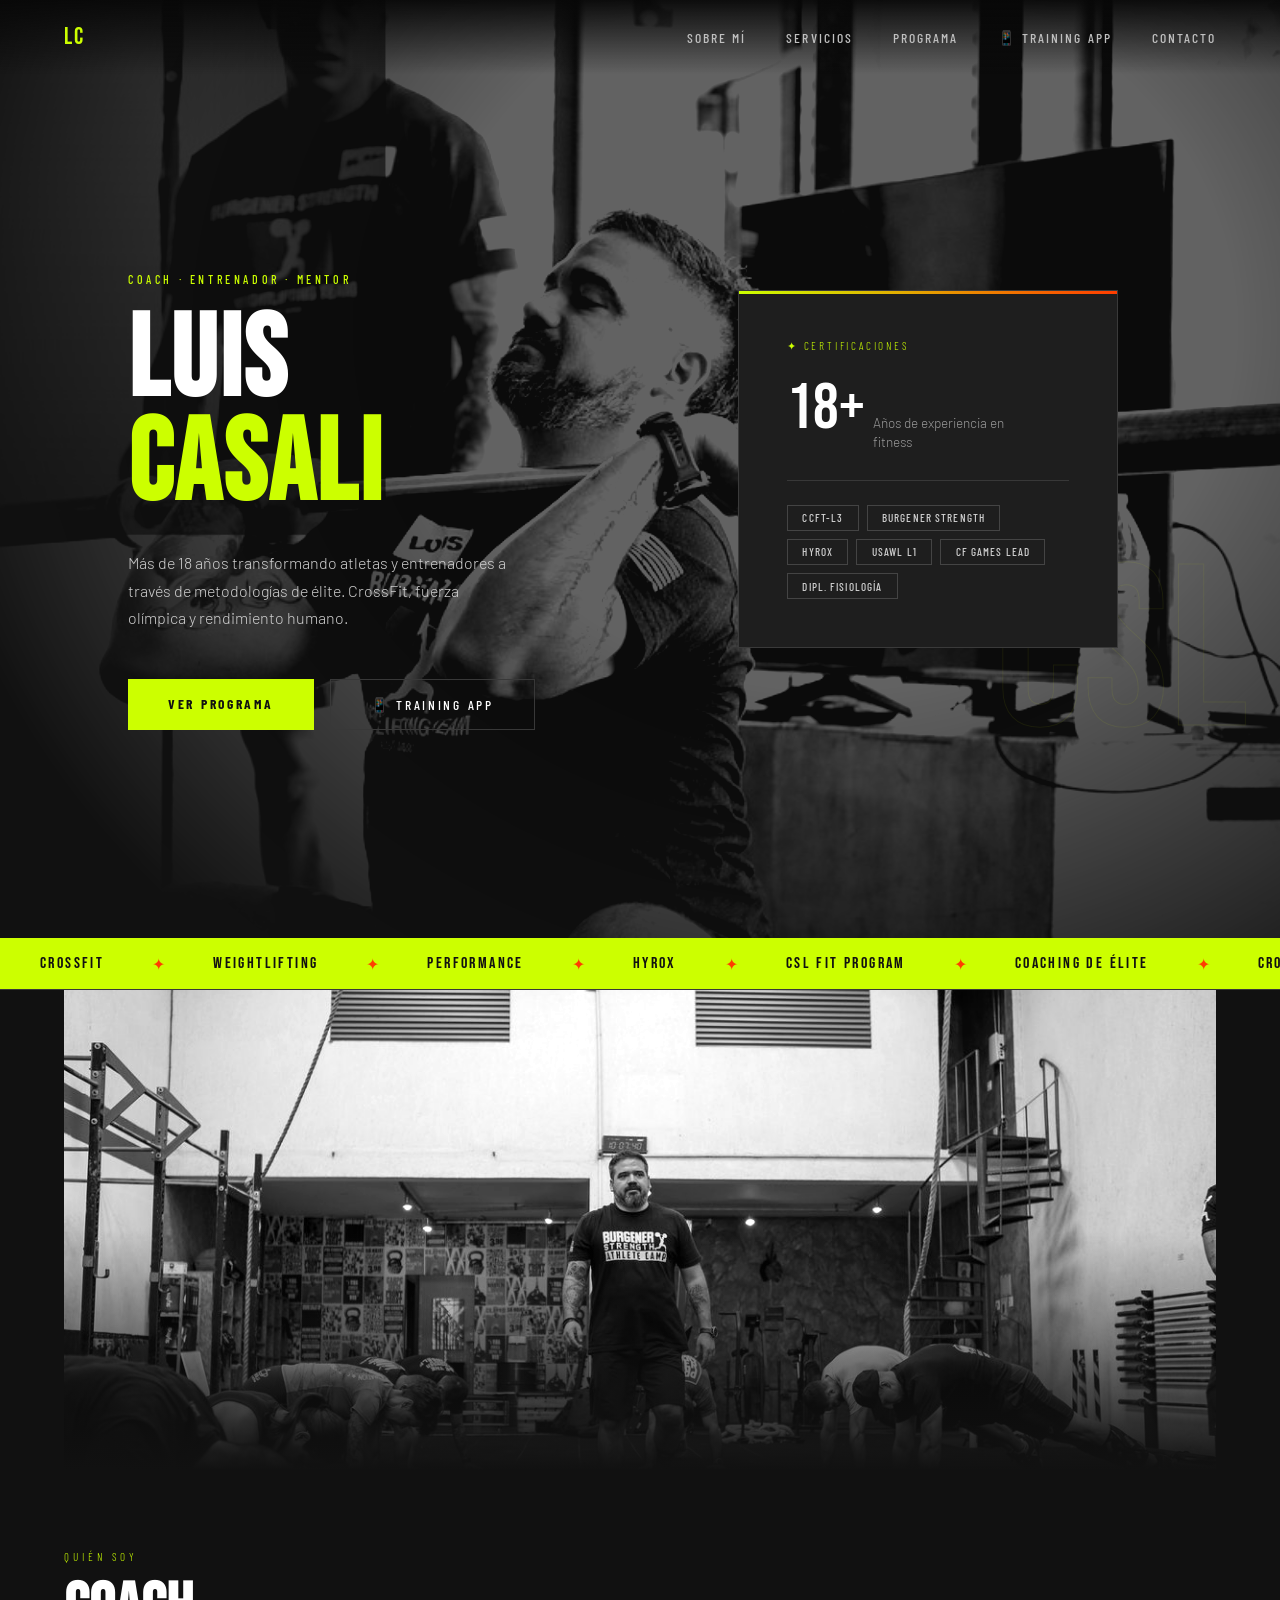
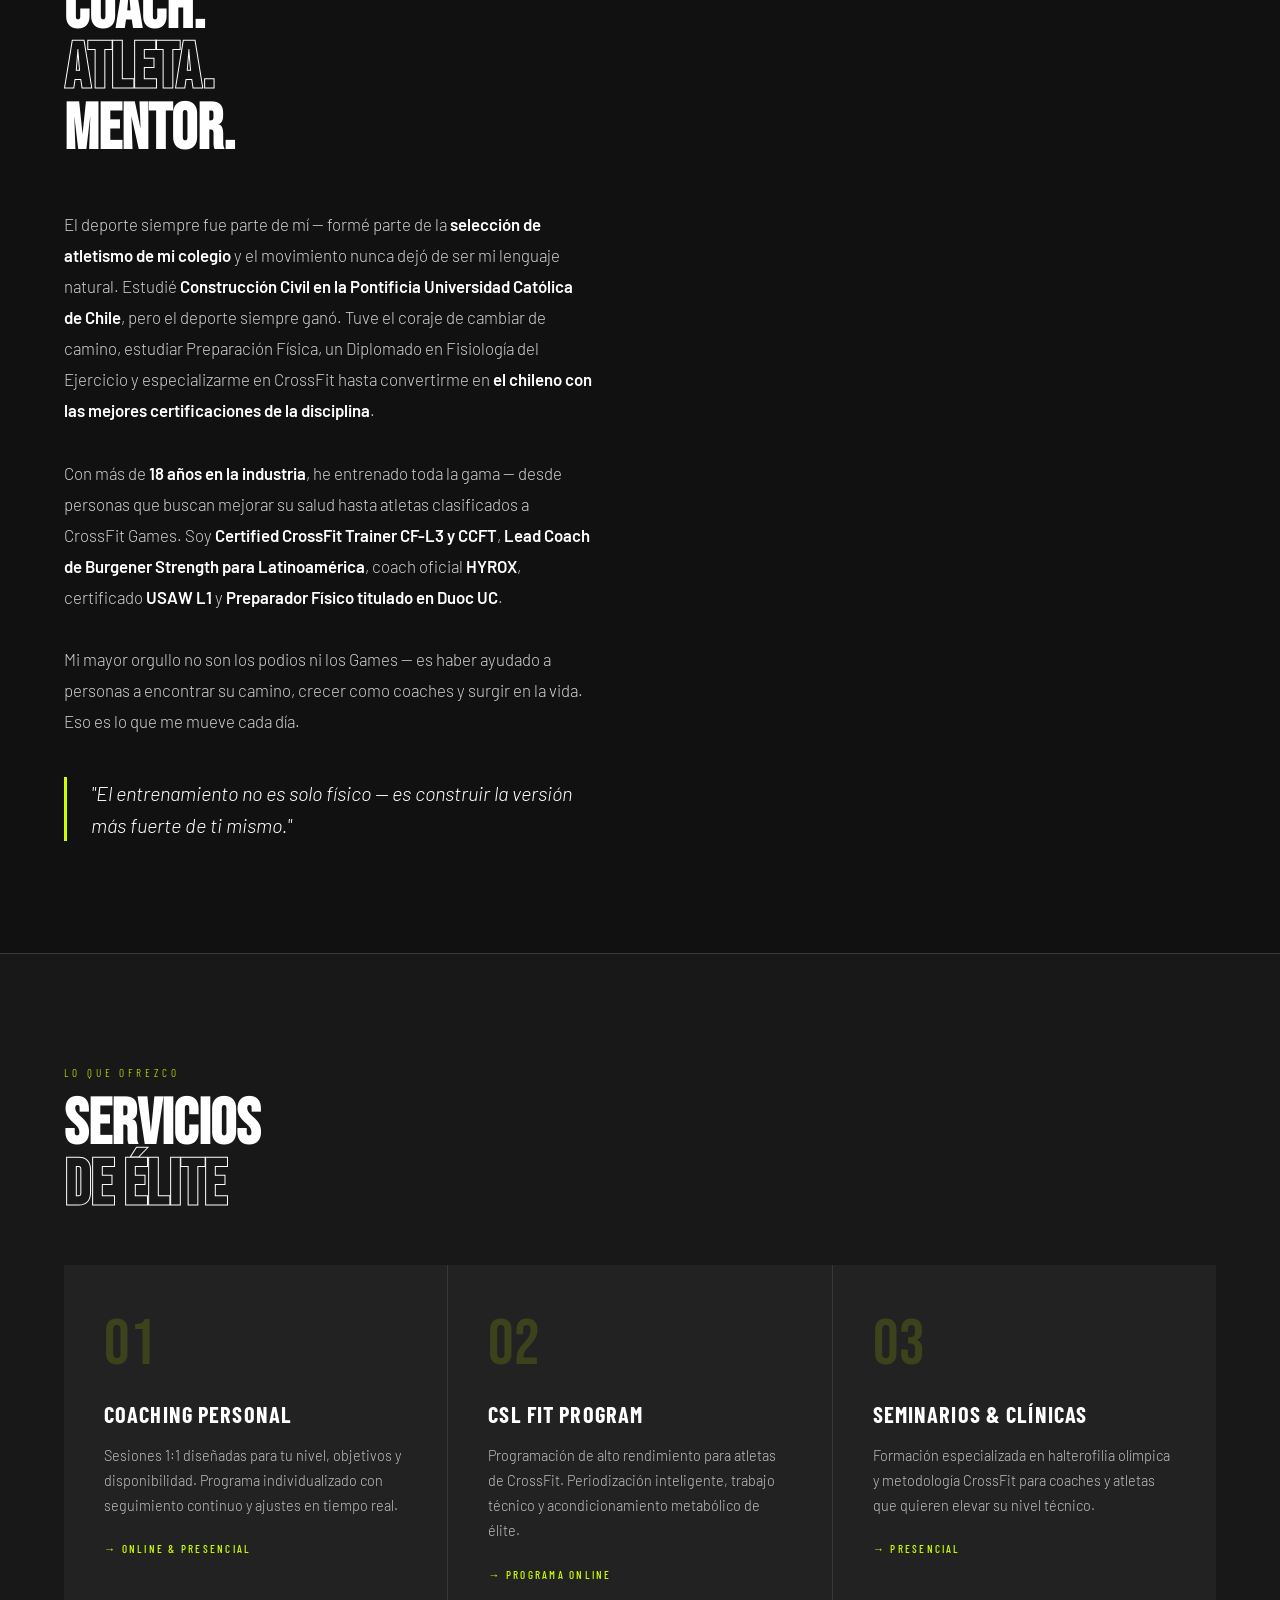
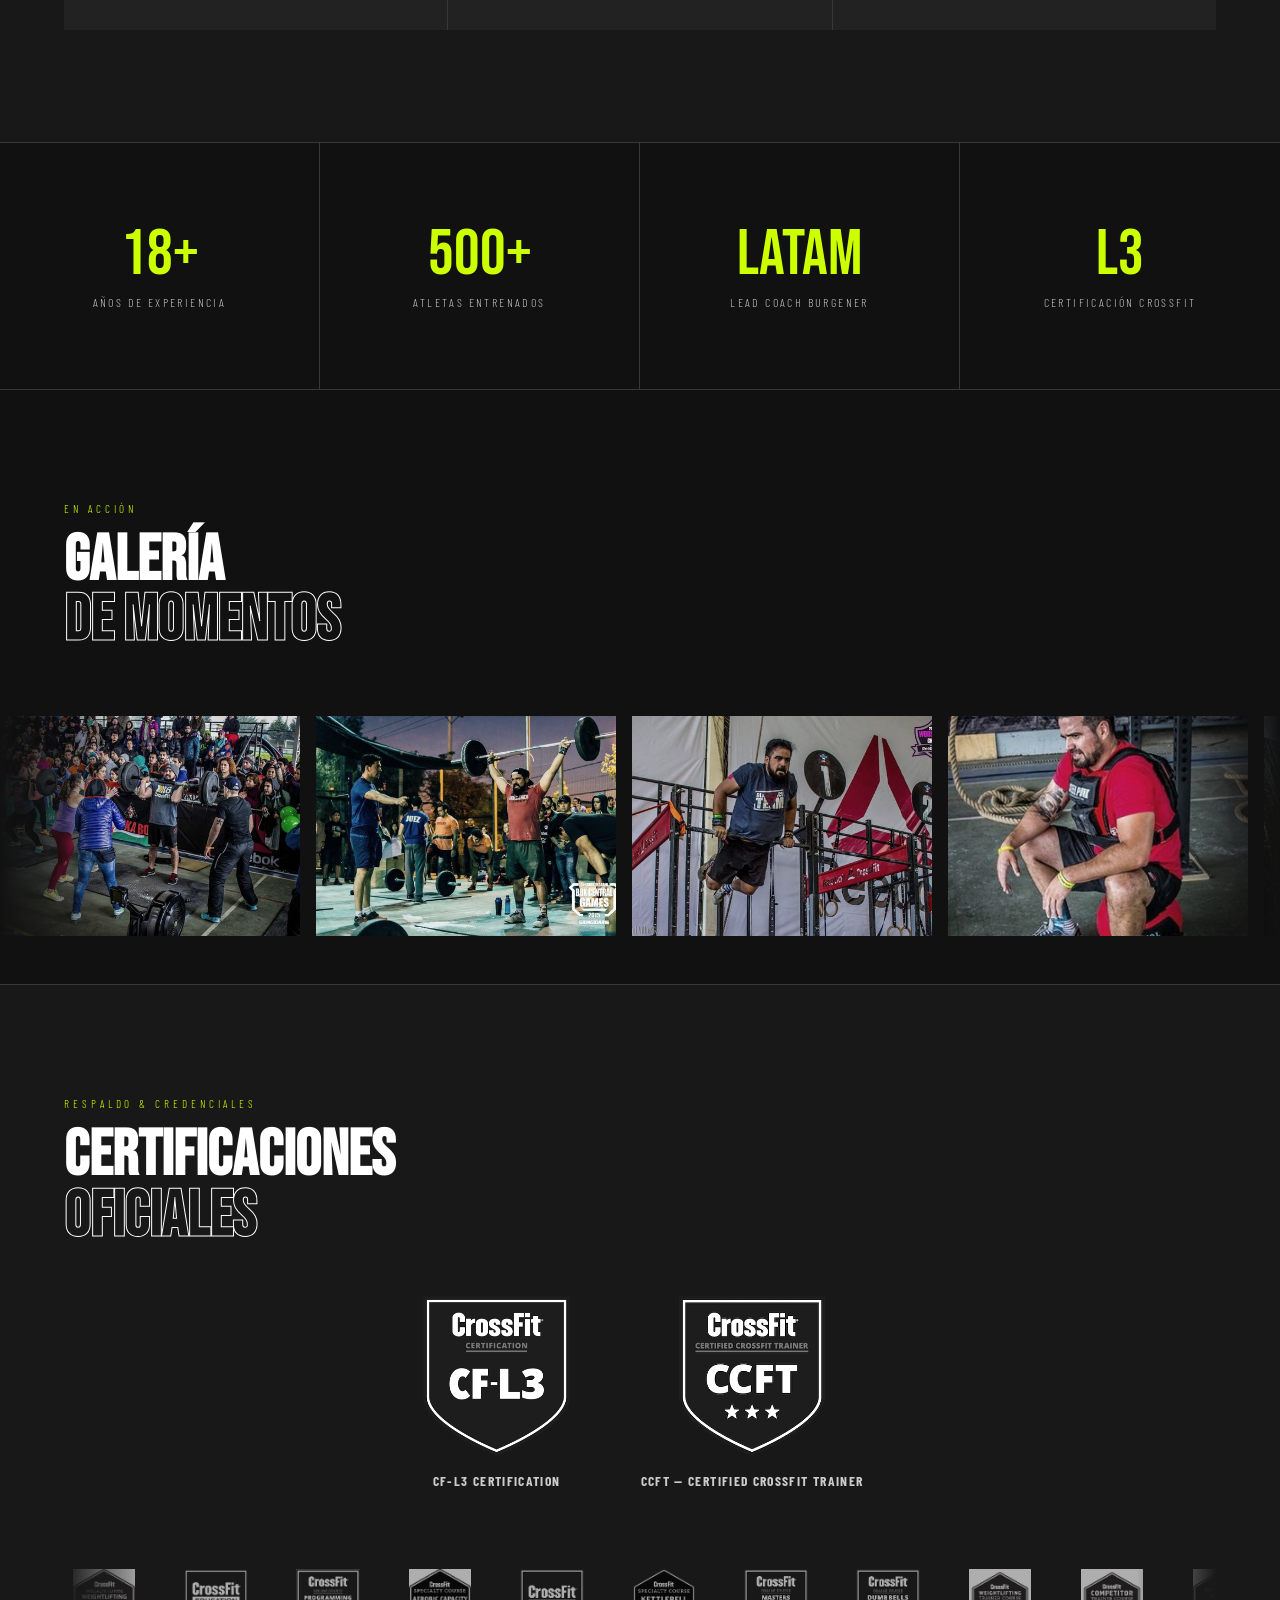
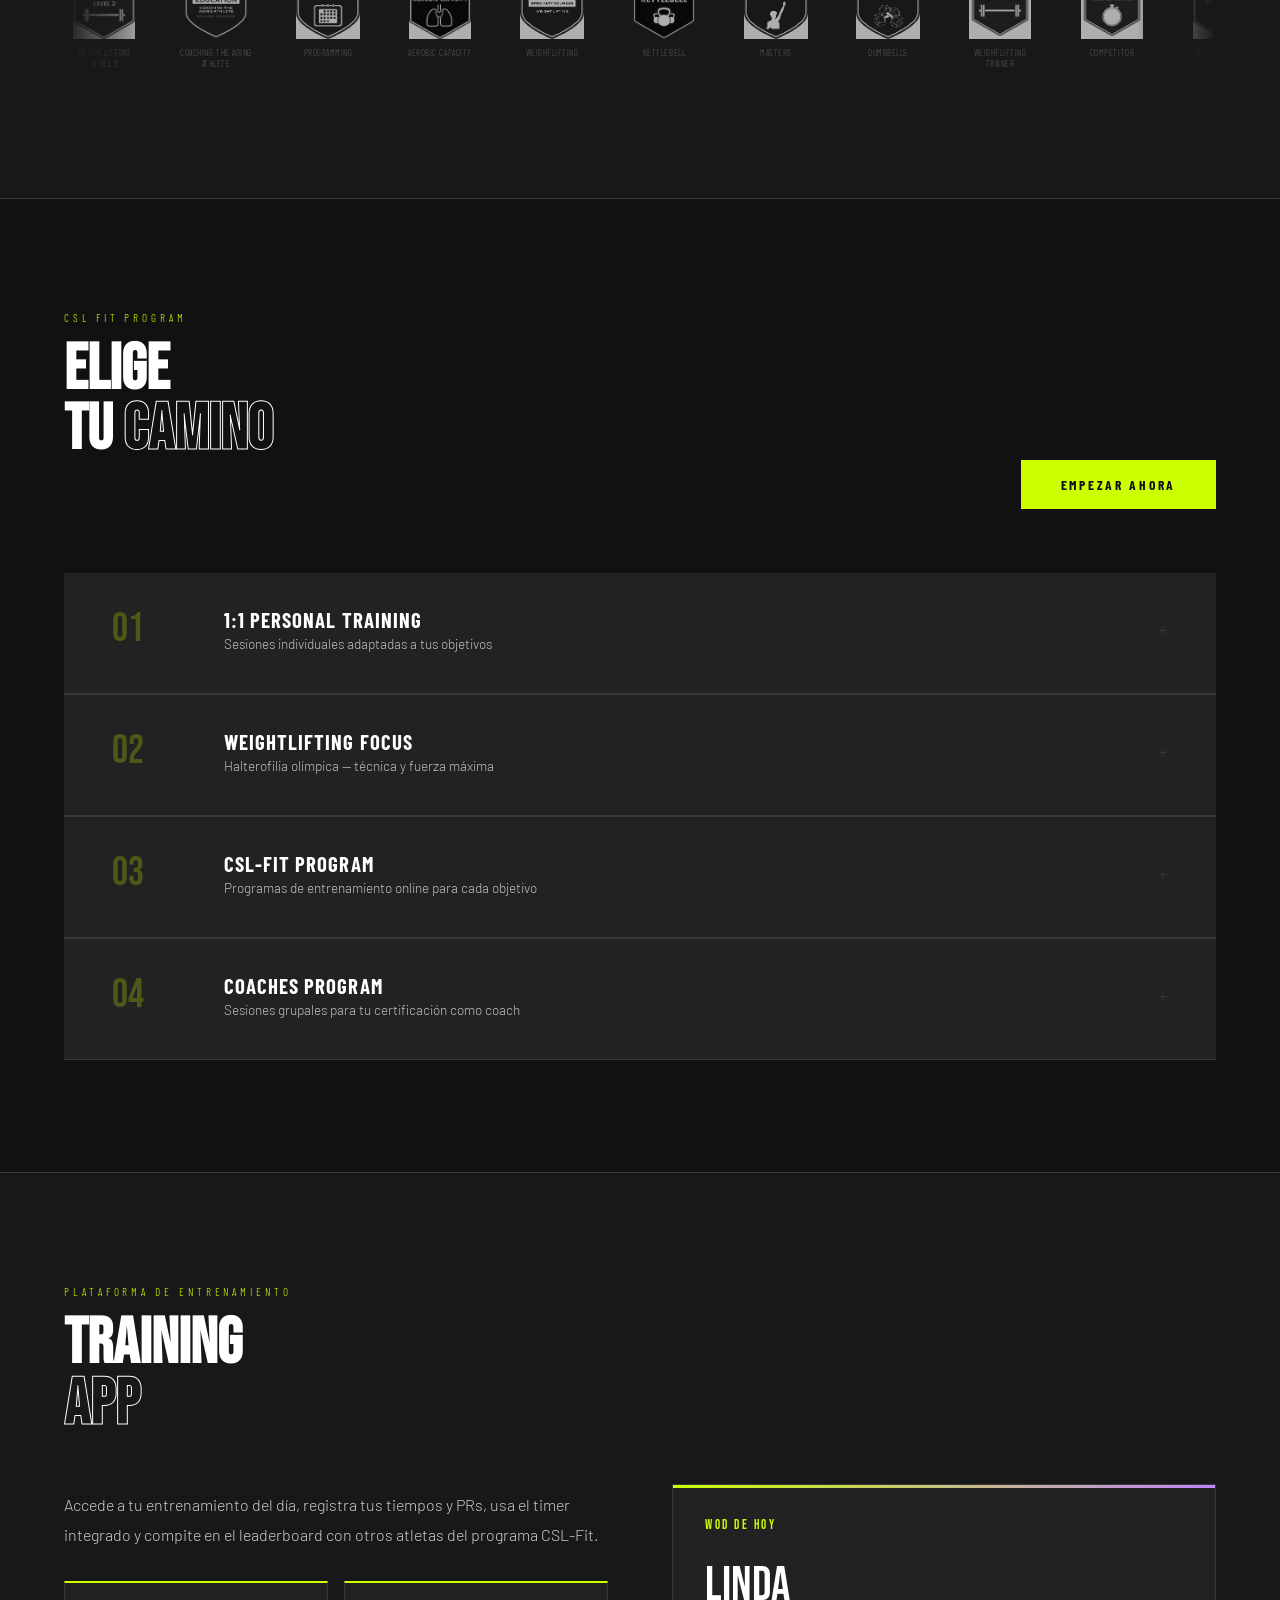
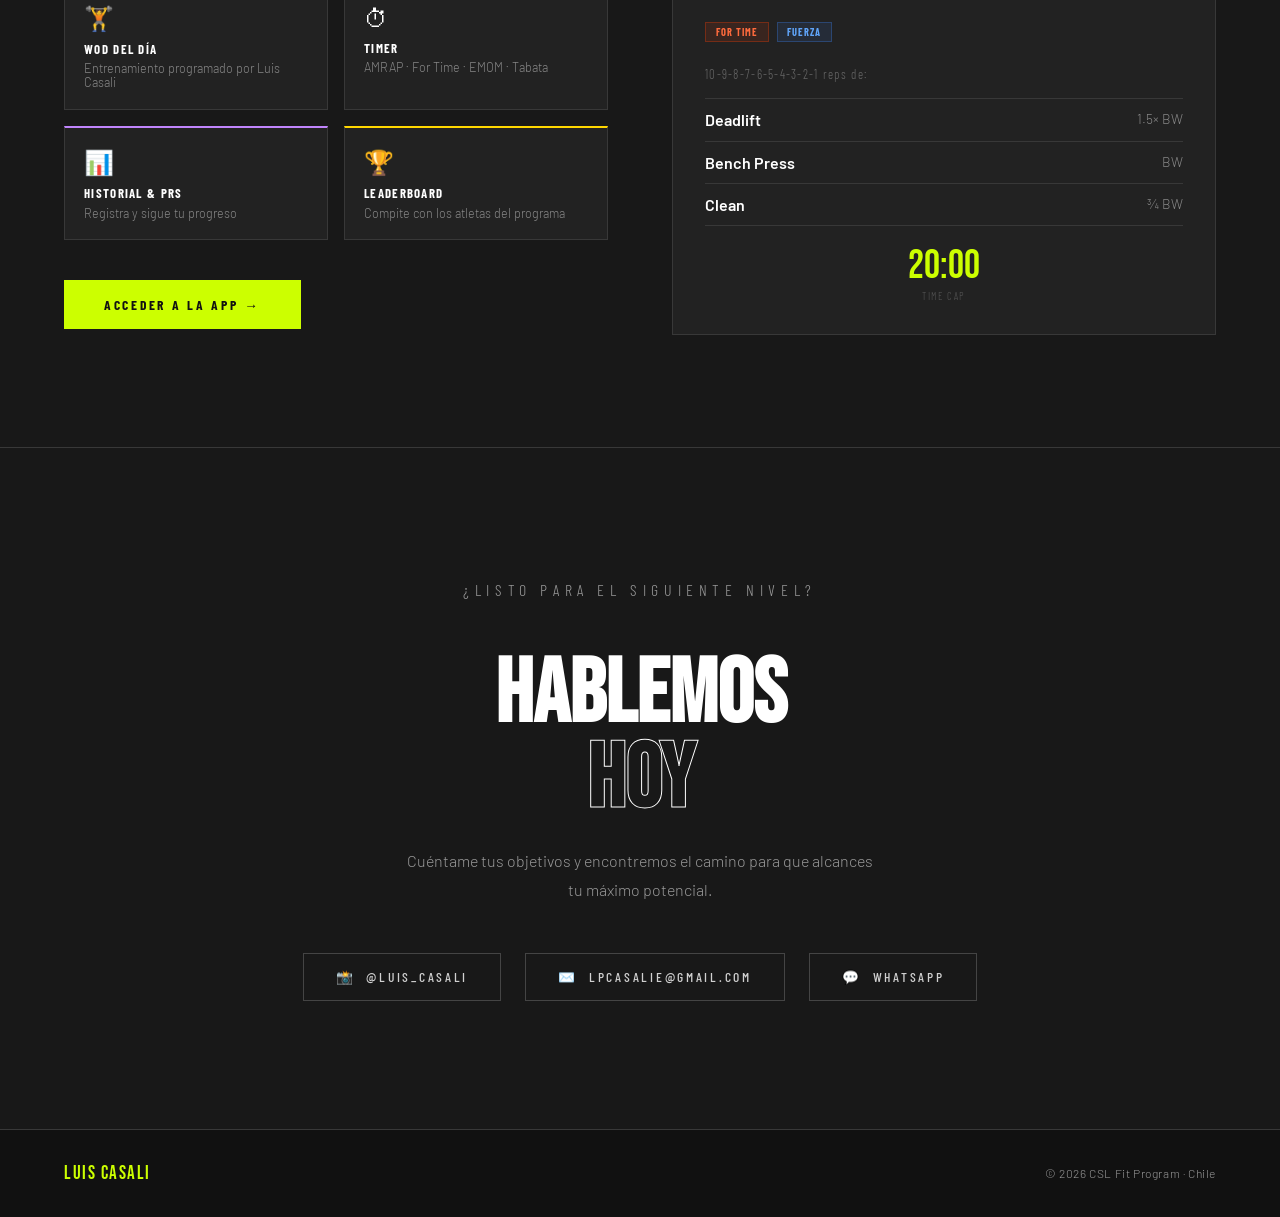
==== Index.html @ 44523251 "Add files via upload" ====
<!DOCTYPE html>
<html lang="es">
<head>
  <meta charset="UTF-8" />
  <meta name="viewport" content="width=device-width, initial-scale=1.0" />
  <title>Luis Casali — CSL Fit Program</title>
  <link href="https://fonts.googleapis.com/css2?family=Bebas+Neue&family=Barlow:ital,wght@0,300;0,400;0,600;1,300&family=Barlow+Condensed:wght@500;700&display=swap" rel="stylesheet" />
  <style>
    *, *::before, *::after { box-sizing: border-box; margin: 0; padding: 0; }

    :root {
      --black: #111111;
      --dark: #181818;
      --card: #222222;
      --border: #383838;
      --accent: #CCFF00;
      --accent2: #FF3D00;
      --text: #FFFFFF;
      --muted: #999999;
      --font-display: 'Bebas Neue', sans-serif;
      --font-condensed: 'Barlow Condensed', sans-serif;
      --font-body: 'Barlow', sans-serif;
    }

    html { scroll-behavior: smooth; background: #111111; }

    body {
      background: #111111 !important;
      color: #FFFFFF;
      font-family: var(--font-body);
      font-weight: 300;
      overflow-x: hidden;
      cursor: default;
    }

    /* noise removed */

    /* ── NAV ── */
    nav {
      position: fixed;
      top: 0; left: 0; right: 0;
      z-index: 100;
      display: flex;
      justify-content: space-between;
      align-items: center;
      padding: 1.4rem 4rem;
      background: linear-gradient(to bottom, rgba(8,8,8,0.95) 0%, transparent 100%);
    }

    .nav-logo {
      font-family: var(--font-display);
      font-size: 1.5rem;
      letter-spacing: 0.08em;
      color: var(--accent);
    }

    .nav-links {
      display: flex;
      gap: 2.5rem;
      list-style: none;
    }

    .nav-links a {
      font-family: var(--font-condensed);
      font-size: 0.85rem;
      font-weight: 500;
      letter-spacing: 0.15em;
      text-transform: uppercase;
      color: #C0C0C0;
      text-decoration: none;
      transition: color 0.2s;
    }

    .nav-links a:hover { color: var(--accent); }

    /* ── HERO ── */
    #hero {
      min-height: 100vh;
      display: grid;
      grid-template-columns: 1fr 1fr;
      position: relative;
      overflow: hidden;
      background: #111111;
    }

    #hero::before {
      content: '';
      position: absolute;
      inset: 0;
      background-image: url("[data-uri]");
      background-size: cover;
      background-position: center 20%;
      opacity: 0.38;
      mix-blend-mode: luminosity;
      filter: contrast(1.4) brightness(0.9);
      z-index: 0;
      mask-image: radial-gradient(ellipse 90% 110% at 65% 35%, black 35%, transparent 80%);
      -webkit-mask-image: radial-gradient(ellipse 90% 110% at 65% 35%, black 35%, transparent 80%);
    }

    .hero-left { position: relative; z-index: 1; }

    .hero-left {
      display: flex;
      flex-direction: column;
      justify-content: flex-end;
      padding: 10rem 4rem 6rem;
      position: relative;
      z-index: 2;
    }

    .hero-tag {
      font-family: var(--font-condensed);
      font-size: 0.75rem;
      font-weight: 500;
      letter-spacing: 0.3em;
      text-transform: uppercase;
      color: var(--accent);
      margin-bottom: 1.5rem;
      opacity: 0;
      animation: fadeUp 0.8s 0.2s forwards;
    }

    .hero-title {
      font-family: var(--font-display);
      font-size: clamp(5rem, 9vw, 9rem);
      line-height: 0.9;
      letter-spacing: 0.02em;
      text-transform: uppercase;
      color: #FFFFFF;
      opacity: 0;
      animation: fadeUp 0.8s 0.4s forwards;
    }

    .hero-title span {
      display: block;
      color: var(--accent);
      -webkit-text-stroke: 0px;
    }

    .hero-subtitle {
      margin-top: 2rem;
      font-size: 1rem;
      font-weight: 300;
      line-height: 1.7;
      color: #D0D0D0;
      max-width: 380px;
      opacity: 0;
      animation: fadeUp 0.8s 0.6s forwards;
    }

    .hero-ctas {
      margin-top: 3rem;
      display: flex;
      gap: 1rem;
      opacity: 0;
      animation: fadeUp 0.8s 0.8s forwards;
    }

    .btn-primary {
      background: var(--accent);
      color: var(--black);
      font-family: var(--font-condensed);
      font-weight: 700;
      font-size: 0.85rem;
      letter-spacing: 0.2em;
      text-transform: uppercase;
      padding: 1rem 2.5rem;
      text-decoration: none;
      transition: background 0.2s, transform 0.15s;
    }

    .btn-primary:hover { background: #fff; transform: translateY(-2px); }

    .btn-ghost {
      border: 1px solid var(--border);
      color: var(--text);
      font-family: var(--font-condensed);
      font-weight: 500;
      font-size: 0.85rem;
      letter-spacing: 0.2em;
      text-transform: uppercase;
      padding: 1rem 2.5rem;
      text-decoration: none;
      transition: border-color 0.2s, color 0.2s, transform 0.15s;
    }

    .btn-ghost:hover { border-color: var(--accent); color: var(--accent); transform: translateY(-2px); }

    .hero-right {
      position: relative;
      display: flex;
      align-items: center;
      justify-content: center;
    }

    .hero-bg-text {
      position: absolute;
      font-family: var(--font-display);
      font-size: clamp(10rem, 18vw, 18rem);
      color: transparent;
      -webkit-text-stroke: 1px rgba(232,255,0,0.07);
      text-transform: uppercase;
      white-space: nowrap;
      user-select: none;
      right: -2rem;
      bottom: 2rem;
      animation: fadeIn 1.2s 0.3s both;
    }

    .hero-card {
      background: #1E1E1E;
      border: 1px solid #3A3A3A;
      padding: 3rem;
      width: 380px;
      position: relative;
      opacity: 0;
      animation: fadeUp 0.9s 0.5s forwards;
    }

    .hero-card::before {
      content: '';
      position: absolute;
      top: 0; left: 0; right: 0;
      height: 3px;
      background: linear-gradient(90deg, var(--accent), var(--accent2));
    }

    .card-cert {
      font-family: var(--font-condensed);
      font-size: 0.7rem;
      letter-spacing: 0.25em;
      text-transform: uppercase;
      color: var(--accent);
      margin-bottom: 1.5rem;
    }

    .card-stat {
      display: flex;
      align-items: baseline;
      gap: 0.5rem;
      margin-bottom: 1.8rem;
    }

    .card-stat-number {
      font-family: var(--font-display);
      font-size: 4rem;
      line-height: 1;
      color: var(--text);
    }

    .card-stat-label {
      font-size: 0.85rem;
      color: var(--muted);
      line-height: 1.4;
      max-width: 160px;
    }

    .card-divider {
      height: 1px;
      background: var(--border);
      margin: 1.5rem 0;
    }

    .card-badges {
      display: flex;
      flex-wrap: wrap;
      gap: 0.5rem;
    }

    .badge {
      font-family: var(--font-condensed);
      font-size: 0.7rem;
      letter-spacing: 0.1em;
      text-transform: uppercase;
      font-weight: 500;
      padding: 0.35rem 0.9rem;
      border: 1px solid #444;
      color: #D0D0D0;
    }

    /* ── TICKER ── */
    .ticker-wrap {
      background: var(--accent);
      padding: 0.9rem 0;
      overflow: hidden;
      white-space: nowrap;
    }

    .ticker {
      display: inline-flex;
      animation: ticker 20s linear infinite;
    }

    .ticker-item {
      font-family: var(--font-display);
      font-size: 1rem;
      letter-spacing: 0.15em;
      text-transform: uppercase;
      color: var(--black);
      padding: 0 2.5rem;
    }

    .ticker-dot {
      color: var(--accent2);
      padding: 0 0.5rem;
    }

    /* ── SECTIONS SHARED ── */
    section {
      padding: 7rem 4rem;
    }

    .section-label {
      font-family: var(--font-condensed);
      font-size: 0.7rem;
      letter-spacing: 0.35em;
      text-transform: uppercase;
      color: var(--accent);
      margin-bottom: 1rem;
    }

    .section-title {
      font-family: var(--font-display);
      font-size: clamp(3rem, 5vw, 5.5rem);
      line-height: 0.95;
      text-transform: uppercase;
      color: var(--text);
      margin-bottom: 3rem;
    }

    .section-title em {
      font-style: normal;
      -webkit-text-stroke: 1px var(--text);
      color: transparent;
    }

    /* ── ABOUT PHOTO ── */
    .about-photo-wrap {
      grid-column: 1 / -1;
      width: 100%;
      height: 480px;
      overflow: hidden;
      margin-bottom: 1rem;
      position: relative;
    }

    .about-photo {
      width: 100%;
      height: 100%;
      object-fit: cover;
      object-position: center 30%;
      filter: grayscale(100%) contrast(1.1);
      display: block;
    }

    .about-photo-wrap::after {
      content: '';
      position: absolute;
      inset: 0;
      background: linear-gradient(to bottom, transparent 50%, #111111 100%);
    }

    /* ── ABOUT ── */
    #about {
      display: grid;
      grid-template-columns: 1fr 1fr;
      gap: 4rem 6rem;
      align-items: start;
      border-top: 1px solid var(--border);
      padding-top: 0;
    }

    .about-text {
      font-size: 1.05rem;
      line-height: 1.85;
      color: #D0D0D0;
    }

    .about-text strong { color: var(--text); font-weight: 600; }

    .about-highlight {
      margin-top: 2.5rem;
      border-left: 3px solid var(--accent);
      padding-left: 1.5rem;
      font-size: 1.25rem;
      font-weight: 300;
      color: var(--text);
      font-style: italic;
      line-height: 1.6;
    }

    .credentials-grid {
      display: grid;
      grid-template-columns: 1fr 1fr;
      gap: 1px;
      background: var(--border);
    }

    .cred-item {
      background: var(--card);
      padding: 1.8rem;
    }

    .cred-icon {
      font-size: 1.5rem;
      margin-bottom: 0.8rem;
    }

    .cred-title {
      font-family: var(--font-condensed);
      font-size: 0.8rem;
      font-weight: 700;
      letter-spacing: 0.1em;
      text-transform: uppercase;
      color: var(--text);
      margin-bottom: 0.3rem;
    }

    .cred-desc {
      font-size: 0.8rem;
      color: #C0C0C0;
      line-height: 1.5;
    }

    .about-creds-label {
      grid-column: 1 / -1;
      font-family: var(--font-condensed);
      font-size: 0.7rem;
      letter-spacing: 0.3em;
      text-transform: uppercase;
      color: var(--accent);
      margin-top: 2.5rem;
      margin-bottom: 0.8rem;
    }

    .about-creds {
      grid-column: 1 / -1;
      display: flex;
      align-items: center;
      gap: 0;
      border: 1px solid var(--border);
      background: #1a1a1a;
      overflow: hidden;
    }

    .about-cred-item {
      display: flex;
      align-items: center;
      gap: 0.6rem;
      padding: 0.9rem 1.2rem;
      flex: 1;
      transition: background 0.2s;
      white-space: nowrap;
    }

    .about-cred-item:hover { background: #222; }

    .cred-value {
      font-family: var(--font-condensed);
      font-size: 0.95rem;
      font-weight: 700;
      color: var(--accent);
      letter-spacing: 0.05em;
      text-transform: uppercase;
    }

    .cred-label {
      font-family: var(--font-condensed);
      font-size: 0.7rem;
      letter-spacing: 0.08em;
      text-transform: uppercase;
      color: #777;
    }

    .about-cred-divider {
      width: 1px;
      height: 30px;
      background: var(--border);
      flex-shrink: 0;
    }

    @media (max-width: 900px) {
      .about-creds { flex-wrap: wrap; }
      .about-cred-divider { display: none; }
      .about-cred-item { width: 50%; border-bottom: 1px solid var(--border); }
    }

    /* ── SERVICES ── */
    #services {
      border-top: 1px solid var(--border);
      background: var(--dark);
    }

    .services-grid {
      display: grid;
      grid-template-columns: repeat(3, 1fr);
      gap: 1px;
      background: var(--border);
    }

    .service-card {
      background: var(--card);
      padding: 3rem 2.5rem;
      position: relative;
      overflow: hidden;
      transition: background 0.3s;
    }

    .service-card:hover { background: #1e1e1e; }

    .service-card::after {
      content: '';
      position: absolute;
      bottom: 0; left: 0;
      width: 0; height: 2px;
      background: var(--accent);
      transition: width 0.4s ease;
    }

    .service-card:hover::after { width: 100%; }

    .service-number {
      font-family: var(--font-display);
      font-size: 4rem;
      color: rgba(212,255,0,0.15);
      line-height: 1;
      margin-bottom: 1.5rem;
    }

    .service-title {
      font-family: var(--font-condensed);
      font-size: 1.4rem;
      font-weight: 700;
      letter-spacing: 0.05em;
      text-transform: uppercase;
      color: var(--text);
      margin-bottom: 1rem;
    }

    .service-desc {
      font-size: 0.9rem;
      line-height: 1.75;
      color: #C0C0C0;
    }

    .service-tag {
      display: inline-block;
      margin-top: 1.5rem;
      font-family: var(--font-condensed);
      font-size: 0.7rem;
      letter-spacing: 0.2em;
      text-transform: uppercase;
      color: var(--accent);
      font-weight: 500;
    }

    /* ── STATS ── */
    #stats {
      border-top: 1px solid var(--border);
      display: grid;
      grid-template-columns: repeat(4, 1fr);
      gap: 0;
      padding: 0;
    }

    .stat-block {
      padding: 5rem 3rem;
      border-right: 1px solid var(--border);
      text-align: center;
    }

    .stat-block:last-child { border-right: none; }

    .stat-num {
      font-family: var(--font-display);
      font-size: clamp(3.5rem, 5vw, 5rem);
      color: var(--accent);
      line-height: 1;
      display: block;
    }

    .stat-label {
      font-family: var(--font-condensed);
      font-size: 0.75rem;
      letter-spacing: 0.2em;
      text-transform: uppercase;
      color: #C0C0C0;
      margin-top: 0.5rem;
      display: block;
    }

    /* ── PROGRAM ── */
    #program {
      border-top: 1px solid var(--border);
    }

    .program-header {
      display: flex;
      justify-content: space-between;
      align-items: flex-end;
      margin-bottom: 4rem;
    }

    .program-list {
      display: flex;
      flex-direction: column;
      gap: 1px;
      background: var(--border);
    }

    .program-item {
      background: var(--card);
      display: grid;
      grid-template-columns: 80px 1fr auto;
      grid-template-rows: auto auto;
      align-items: center;
      padding: 2rem 3rem;
      gap: 0.5rem 2rem;
      transition: background 0.25s;
      cursor: pointer;
      border-bottom: 1px solid var(--border);
    }

    .program-item:hover { background: #1c1c1c; }

    .program-item.open { background: #1c1c1c; }
    .program-item.open .prog-arrow { color: var(--accent); transform: rotate(45deg); }
    .program-item.open .prog-num { color: var(--accent); }

    .prog-info { grid-column: 2; }

    .prog-expand {
      grid-column: 1 / -1;
      max-height: 0;
      overflow: hidden;
      transition: max-height 0.4s ease, padding 0.3s ease;
      padding: 0 0 0 calc(80px + 2rem);
      border-top: 0px solid var(--border);
    }

    .program-item.open .prog-expand {
      max-height: 200px;
      padding: 1.5rem 0 0.5rem calc(80px + 2rem);
      border-top: 1px solid var(--border);
    }

    .prog-price-reveal {
      font-family: var(--font-display);
      font-size: 3rem;
      color: var(--accent);
      line-height: 1;
      margin-bottom: 0.8rem;
    }

    .prog-price-reveal small {
      font-family: var(--font-condensed);
      font-size: 0.9rem;
      color: #999;
      font-weight: 500;
      letter-spacing: 0.1em;
      margin-left: 4px;
    }

    .prog-detail {
      font-size: 0.9rem;
      color: #C0C0C0;
      line-height: 1.7;
      max-width: 520px;
      margin-bottom: 1.2rem;
    }

    .prog-cta {
      display: inline-block;
      font-family: var(--font-condensed);
      font-size: 0.8rem;
      font-weight: 700;
      letter-spacing: 0.15em;
      text-transform: uppercase;
      color: var(--accent);
      text-decoration: none;
      border-bottom: 1px solid var(--accent);
      padding-bottom: 2px;
      transition: opacity 0.2s;
    }

    .prog-cta:hover { opacity: 0.7; }

    .prog-arrow {
      font-size: 1.6rem;
      color: #555;
      transition: color 0.2s, transform 0.3s;
      line-height: 1;
      font-weight: 300;
    }

    .prog-num {
      font-family: var(--font-display);
      font-size: 2.5rem;
      color: rgba(204,255,0,0.25);
      transition: color 0.3s;
    }

    .prog-title {
      font-family: var(--font-condensed);
      font-size: 1.3rem;
      font-weight: 700;
      letter-spacing: 0.05em;
      text-transform: uppercase;
      color: var(--text);
    }

    .prog-sub {
      font-size: 0.85rem;
      color: #C0C0C0;
      margin-top: 0.2rem;
    }

    .prog-price {
      font-family: var(--font-display);
      font-size: 1.6rem;
      color: var(--accent);
      white-space: nowrap;
      text-align: right;
    }

    .prog-price small {
      font-family: var(--font-condensed);
      font-size: 0.75rem;
      color: #999;
      font-weight: 500;
      letter-spacing: 0.1em;
      margin-left: 2px;
    }

    .prog-arrow {
      font-size: 1.2rem;
      color: var(--border);
      transition: color 0.2s, transform 0.2s;
    }

    /* ── GALLERY ── */
    #gallery {
      border-top: 1px solid var(--border);
      padding: 7rem 0 0;
    }

    #gallery .section-label,
    #gallery .section-title {
      padding: 0 4rem;
    }

    #gallery .section-title {
      margin-bottom: 3rem;
    }

    .gallery-track-wrap {
      overflow: hidden;
      position: relative;
    }

    .gallery-track-wrap::before,
    .gallery-track-wrap::after {
      content: '';
      position: absolute;
      top: 0; bottom: 0;
      width: 120px;
      z-index: 2;
      pointer-events: none;
    }

    .gallery-track-wrap::before {
      left: 0;
      background: linear-gradient(to right, #111, transparent);
    }

    .gallery-track-wrap::after {
      right: 0;
      background: linear-gradient(to left, #111, transparent);
    }

    .gallery-track {
      display: flex;
      gap: 1rem;
      animation: gallery-scroll 50s linear infinite;
      width: max-content;
      padding: 1rem 0 3rem;
    }

    .gallery-track-wrap:hover .gallery-track {
      animation-play-state: paused;
    }

    .gallery-item {
      width: 300px;
      height: 220px;
      overflow: hidden;
      flex-shrink: 0;
      position: relative;
    }

    .gallery-item img {
      width: 100%;
      height: 100%;
      object-fit: cover;
      transition: transform 0.4s ease, filter 0.4s ease;
      filter: grayscale(30%);
    }

    .gallery-item:hover img {
      transform: scale(1.05);
      filter: grayscale(0%);
    }

    @keyframes gallery-scroll {
      from { transform: translateX(0); }
      to   { transform: translateX(-50%); }
    }

    /* ── LOGOS ── */
    #logos {
      border-top: 1px solid var(--border);
      padding: 7rem 4rem;
      background: var(--dark);
    }

    .logos-main {
      display: flex;
      justify-content: center;
      gap: 4rem;
      margin-bottom: 4rem;
    }

    .logo-main-item {
      display: flex;
      flex-direction: column;
      align-items: center;
      gap: 1rem;
      transition: transform 0.2s;
    }

    .logo-main-item:hover { transform: translateY(-5px); }

    .logo-main-item img {
      width: 160px;
      height: 160px;
      object-fit: contain;
      filter: brightness(1.1);
      drop-shadow: 0 4px 20px rgba(204,255,0,0.15);
    }

    .logo-main-item span {
      font-family: var(--font-condensed);
      font-size: 0.85rem;
      font-weight: 700;
      letter-spacing: 0.1em;
      text-transform: uppercase;
      color: #CCCCCC;
      text-align: center;
    }

    .logos-divider {
      height: 1px;
      background: var(--border);
      margin-bottom: 3rem;
    }

    .logos-small {
      overflow: hidden;
      position: relative;
      padding: 1rem 0;
    }

    .logos-small::before,
    .logos-small::after {
      content: '';
      position: absolute;
      top: 0; bottom: 0;
      width: 80px;
      z-index: 2;
    }

    .logos-small::before {
      left: 0;
      background: linear-gradient(to right, var(--dark), transparent);
    }

    .logos-small::after {
      right: 0;
      background: linear-gradient(to left, var(--dark), transparent);
    }

    .logos-track {
      display: flex;
      gap: 2rem;
      animation: scroll-logos 30s linear infinite;
      width: max-content;
    }

    .logos-small:hover .logos-track {
      animation-play-state: paused;
    }

    .logo-small-item {
      display: flex;
      flex-direction: column;
      align-items: center;
      gap: 0.5rem;
      opacity: 0.65;
      transition: opacity 0.2s, transform 0.2s;
      min-width: 80px;
    }

    .logo-small-item:hover {
      opacity: 1;
      transform: translateY(-4px);
    }

    .logo-small-item img {
      width: 70px;
      height: 70px;
      object-fit: contain;
    }

    .logo-small-item span {
      font-family: var(--font-condensed);
      font-size: 0.55rem;
      letter-spacing: 0.06em;
      text-transform: uppercase;
      color: #777;
      text-align: center;
      line-height: 1.3;
      max-width: 75px;
    }

    @keyframes scroll-logos {
      from { transform: translateX(0); }
      to   { transform: translateX(-50%); }
    }

    @media (max-width: 900px) {
      .logos-main { gap: 2rem; }
      .logo-main-item img { width: 110px; height: 110px; }
    }

    /* ── CERTIFICATIONS ── */
    #certifications {
      border-top: 1px solid var(--border);
      padding: 7rem 4rem;
    }

    .cert-grid {
      display: grid;
      grid-template-columns: repeat(3, 1fr);
      gap: 1.5rem;
      margin-top: 1rem;
    }

    .cert-card {
      background: var(--card);
      border: 1px solid var(--border);
      border-top: 3px solid var(--cert-color);
      padding: 2rem;
      display: flex;
      gap: 1.5rem;
      align-items: flex-start;
      transition: transform 0.2s, border-color 0.2s;
    }

    .cert-card:hover {
      transform: translateY(-3px);
      border-color: var(--cert-color);
    }

    .cert-logo-text {
      font-family: var(--font-display);
      font-size: 1.6rem;
      color: var(--cert-color);
      line-height: 1;
      min-width: 52px;
      text-align: center;
      padding-top: 2px;
    }

    .cert-name {
      font-family: var(--font-condensed);
      font-size: 1rem;
      font-weight: 700;
      letter-spacing: 0.05em;
      text-transform: uppercase;
      color: #fff;
      margin-bottom: 0.2rem;
    }

    .cert-level {
      font-size: 0.8rem;
      color: var(--cert-color);
      font-weight: 600;
      margin-bottom: 0.2rem;
      font-family: var(--font-condensed);
      letter-spacing: 0.05em;
    }

    .cert-org {
      font-size: 0.75rem;
      color: #777;
      margin-bottom: 0.8rem;
      font-family: var(--font-condensed);
      letter-spacing: 0.08em;
      text-transform: uppercase;
    }

    .cert-subs {
      display: flex;
      flex-wrap: wrap;
      gap: 0.4rem;
    }

    .cert-subs span {
      font-family: var(--font-condensed);
      font-size: 0.65rem;
      letter-spacing: 0.08em;
      text-transform: uppercase;
      color: #888;
      border: 1px solid #333;
      padding: 0.2rem 0.6rem;
    }

    @media (max-width: 900px) {
      .cert-grid { grid-template-columns: 1fr; }
    }

    /* ── CONTACT ── */
    #contact {
      border-top: 1px solid var(--border);
      background: var(--dark);
      text-align: center;
      padding: 8rem 4rem;
    }

    #contact .section-title {
      font-size: clamp(3.5rem, 7vw, 8rem);
      margin-bottom: 1.5rem;
    }

    #contact p {
      font-size: 1rem;
      color: var(--muted);
      max-width: 480px;
      margin: 0 auto 3rem;
      line-height: 1.8;
    }

    .contact-links {
      display: flex;
      justify-content: center;
      gap: 1.5rem;
      flex-wrap: wrap;
    }

    .contact-link {
      font-family: var(--font-condensed);
      font-size: 0.85rem;
      letter-spacing: 0.2em;
      text-transform: uppercase;
      font-weight: 500;
      color: #D0D0D0;
      text-decoration: none;
      border: 1px solid #444;
      padding: 0.9rem 2rem;
      transition: color 0.2s, border-color 0.2s;
      display: flex;
      align-items: center;
      gap: 0.7rem;
    }

    .contact-link:hover { color: var(--accent); border-color: var(--accent); }

    /* ── FOOTER ── */
    footer {
      border-top: 1px solid var(--border);
      padding: 2rem 4rem;
      display: flex;
      justify-content: space-between;
      align-items: center;
    }

    .footer-logo {
      font-family: var(--font-display);
      font-size: 1.2rem;
      letter-spacing: 0.08em;
      color: var(--accent);
    }

    .footer-copy {
      font-size: 0.75rem;
      color: var(--muted);
      letter-spacing: 0.05em;
    }

    /* ── ANIMATIONS ── */
    @keyframes fadeUp {
      from { opacity: 0; transform: translateY(30px); }
      to   { opacity: 1; transform: translateY(0); }
    }

    @keyframes fadeIn {
      from { opacity: 0; }
      to   { opacity: 1; }
    }

    @keyframes ticker {
      from { transform: translateX(0); }
      to   { transform: translateX(-50%); }
    }

    /* ── RESPONSIVE ── */
    @media (max-width: 900px) {
      nav { padding: 1.2rem 2rem; }
      .nav-links { display: none; }
      #hero { grid-template-columns: 1fr; }
      .hero-right { display: none; }
      .hero-left { padding: 9rem 2rem 5rem; }
      section { padding: 5rem 2rem; }
      #about { grid-template-columns: 1fr; gap: 3rem; }
      .services-grid { grid-template-columns: 1fr; }
      #stats { grid-template-columns: 1fr 1fr; }
      .stat-block { border-right: none; border-bottom: 1px solid var(--border); }
      .program-item { grid-template-columns: 50px 1fr auto; padding: 1.5rem 1.5rem; }
      footer { flex-direction: column; gap: 1rem; text-align: center; }
    }
  </style>
</head>
<body>

<!-- NAV -->
<nav>
  <div class="nav-logo">LC</div>
  <ul class="nav-links">
    <li><a href="#about">Sobre mí</a></li>
    <li><a href="#services">Servicios</a></li>
    <li><a href="#program">Programa</a></li>
    <li><a href="https://cslapp.netlify.app" target="_blank">📱 Training App</a></li>
    <li><a href="#contact">Contacto</a></li>
  </ul>
</nav>

<!-- HERO -->
<section id="hero">
  <div class="hero-left">
    <p class="hero-tag">Coach · Entrenador · Mentor</p>
    <h1 class="hero-title">
      Luis<br>
      <span>Casali</span>
    </h1>
    <p class="hero-subtitle">
      Más de 18 años transformando atletas y entrenadores a través de metodologías de élite. CrossFit, fuerza olímpica y rendimiento humano.
    </p>
    <div class="hero-ctas">
      <a href="#program" class="btn-primary">Ver Programa</a>
      <a href="https://cslapp.netlify.app" target="_blank" class="btn-ghost">📱 Training App</a>
    </div>
  </div>

  <div class="hero-right">
    <div class="hero-bg-text">CSL</div>
    <div class="hero-card">
      <p class="card-cert">✦ Certificaciones</p>
      <div class="card-stat">
        <span class="card-stat-number">18+</span>
        <span class="card-stat-label">Años de experiencia en fitness</span>
      </div>
      <div class="card-divider"></div>
      <div class="card-badges">
        <span class="badge">CCFT-L3</span>
        <span class="badge">Burgener Strength</span>
        <span class="badge">HYROX</span>
        <span class="badge">USAWL L1</span>
        <span class="badge">CF Games Lead</span>
        <span class="badge">Dipl. Fisiología</span>
      </div>
    </div>
  </div>
</section>

<!-- TICKER -->
<div class="ticker-wrap">
  <div class="ticker">
    <span class="ticker-item">CrossFit</span><span class="ticker-dot">✦</span>
    <span class="ticker-item">Weightlifting</span><span class="ticker-dot">✦</span>
    <span class="ticker-item">Performance</span><span class="ticker-dot">✦</span>
    <span class="ticker-item">HYROX</span><span class="ticker-dot">✦</span>
    <span class="ticker-item">CSL Fit Program</span><span class="ticker-dot">✦</span>
    <span class="ticker-item">Coaching de Élite</span><span class="ticker-dot">✦</span>
    <span class="ticker-item">CrossFit</span><span class="ticker-dot">✦</span>
    <span class="ticker-item">Weightlifting</span><span class="ticker-dot">✦</span>
    <span class="ticker-item">Performance</span><span class="ticker-dot">✦</span>
    <span class="ticker-item">HYROX</span><span class="ticker-dot">✦</span>
    <span class="ticker-item">CSL Fit Program</span><span class="ticker-dot">✦</span>
    <span class="ticker-item">Coaching de Élite</span><span class="ticker-dot">✦</span>
  </div>
</div>

<!-- ABOUT -->
<section id="about">
  <div class="about-photo-wrap">
    <img src="[data-uri]" alt="Luis Casali coaching" class="about-photo" />
  </div>
  <div>
    <p class="section-label">Quién soy</p>
    <h2 class="section-title">Coach.<br><em>Atleta.</em><br>Mentor.</h2>
    <p class="about-text">
      El deporte siempre fue parte de mí — formé parte de la <strong>selección de atletismo de mi colegio</strong> y el movimiento nunca dejó de ser mi lenguaje natural. Estudié <strong>Construcción Civil en la Pontificia Universidad Católica de Chile</strong>, pero el deporte siempre ganó. Tuve el coraje de cambiar de camino, estudiar Preparación Física, un Diplomado en Fisiología del Ejercicio y especializarme en CrossFit hasta convertirme en <strong>el chileno con las mejores certificaciones de la disciplina</strong>.
      <br><br>
      Con más de <strong>18 años en la industria</strong>, he entrenado toda la gama — desde personas que buscan mejorar su salud hasta atletas clasificados a CrossFit Games. Soy <strong>Certified CrossFit Trainer CF-L3 y CCFT</strong>, <strong>Lead Coach de Burgener Strength para Latinoamérica</strong>, coach oficial <strong>HYROX</strong>, certificado <strong>USAW L1</strong> y <strong>Preparador Físico titulado en Duoc UC</strong>.
      <br><br>
      Mi mayor orgullo no son los podios ni los Games — es haber ayudado a personas a encontrar su camino, crecer como coaches y surgir en la vida. Eso es lo que me mueve cada día.
    </p>
    <blockquote class="about-highlight">
      "El entrenamiento no es solo físico — es construir la versión más fuerte de ti mismo."
    </blockquote>
  </div>

</section>

<!-- SERVICES -->
<section id="services">
  <p class="section-label">Lo que ofrezco</p>
  <h2 class="section-title">Servicios<br><em>de élite</em></h2>
  <div class="services-grid">
    <div class="service-card">
      <div class="service-number">01</div>
      <div class="service-title">Coaching Personal</div>
      <p class="service-desc">Sesiones 1:1 diseñadas para tu nivel, objetivos y disponibilidad. Programa individualizado con seguimiento continuo y ajustes en tiempo real.</p>
      <span class="service-tag">→ Online & Presencial</span>
    </div>
    <div class="service-card">
      <div class="service-number">02</div>
      <div class="service-title">CSL Fit Program</div>
      <p class="service-desc">Programación de alto rendimiento para atletas de CrossFit. Periodización inteligente, trabajo técnico y acondicionamiento metabólico de élite.</p>
      <span class="service-tag">→ Programa Online</span>
    </div>
    <div class="service-card">
      <div class="service-number">03</div>
      <div class="service-title">Seminarios & Clínicas</div>
      <p class="service-desc">Formación especializada en halterofilia olímpica y metodología CrossFit para coaches y atletas que quieren elevar su nivel técnico.</p>
      <span class="service-tag">→ Presencial</span>
    </div>
  </div>
</section>

<!-- STATS -->
<div id="stats">
  <div class="stat-block">
    <span class="stat-num">18+</span>
    <span class="stat-label">Años de experiencia</span>
  </div>
  <div class="stat-block">
    <span class="stat-num">500+</span>
    <span class="stat-label">Atletas entrenados</span>
  </div>
  <div class="stat-block">
    <span class="stat-num">LATAM</span>
    <span class="stat-label">Lead Coach Burgener</span>
  </div>
  <div class="stat-block">
    <span class="stat-num">L3</span>
    <span class="stat-label">Certificación CrossFit</span>
  </div>
</div>

<!-- GALLERY -->
<section id="gallery">
  <p class="section-label">En acción</p>
  <h2 class="section-title">Galería<br><em>de momentos</em></h2>
  <div class="gallery-track-wrap">
    <div class="gallery-track">
      <div class="gallery-item"><img src="[data-uri]" loading="lazy" /></div>
      <div class="gallery-item"><img src="[data-uri]" loading="lazy" /></div>
      <div class="gallery-item"><img src="[data-uri]" loading="lazy" /></div>
      <div class="gallery-item"><img src="[data-uri]" loading="lazy" /></div>
      <div class="gallery-item"><img src="[data-uri]" loading="lazy" /></div>
      <div class="gallery-item"><img src="[data-uri]" loading="lazy" /></div>
      <div class="gallery-item"><img src="[data-uri]" loading="lazy" /></div>
      <div class="gallery-item"><img src="[data-uri]" loading="lazy" /></div>
      <div class="gallery-item"><img src="[data-uri]" loading="lazy" /></div>
      <div class="gallery-item"><img src="[data-uri]" loading="lazy" /></div>
      <div class="gallery-item"><img src="[data-uri]" loading="lazy" /></div>
      <div class="gallery-item"><img src="[data-uri]" loading="lazy" /></div>
      <div class="gallery-item"><img src="[data-uri]" loading="lazy" /></div>
      <div class="gallery-item"><img src="[data-uri]" loading="lazy" /></div>
      <div class="gallery-item"><img src="[data-uri]" loading="lazy" /></div>
      <div class="gallery-item"><img src="[data-uri]" loading="lazy" /></div>
      <div class="gallery-item"><img src="[data-uri]" loading="lazy" /></div>
      <div class="gallery-item"><img src="[data-uri]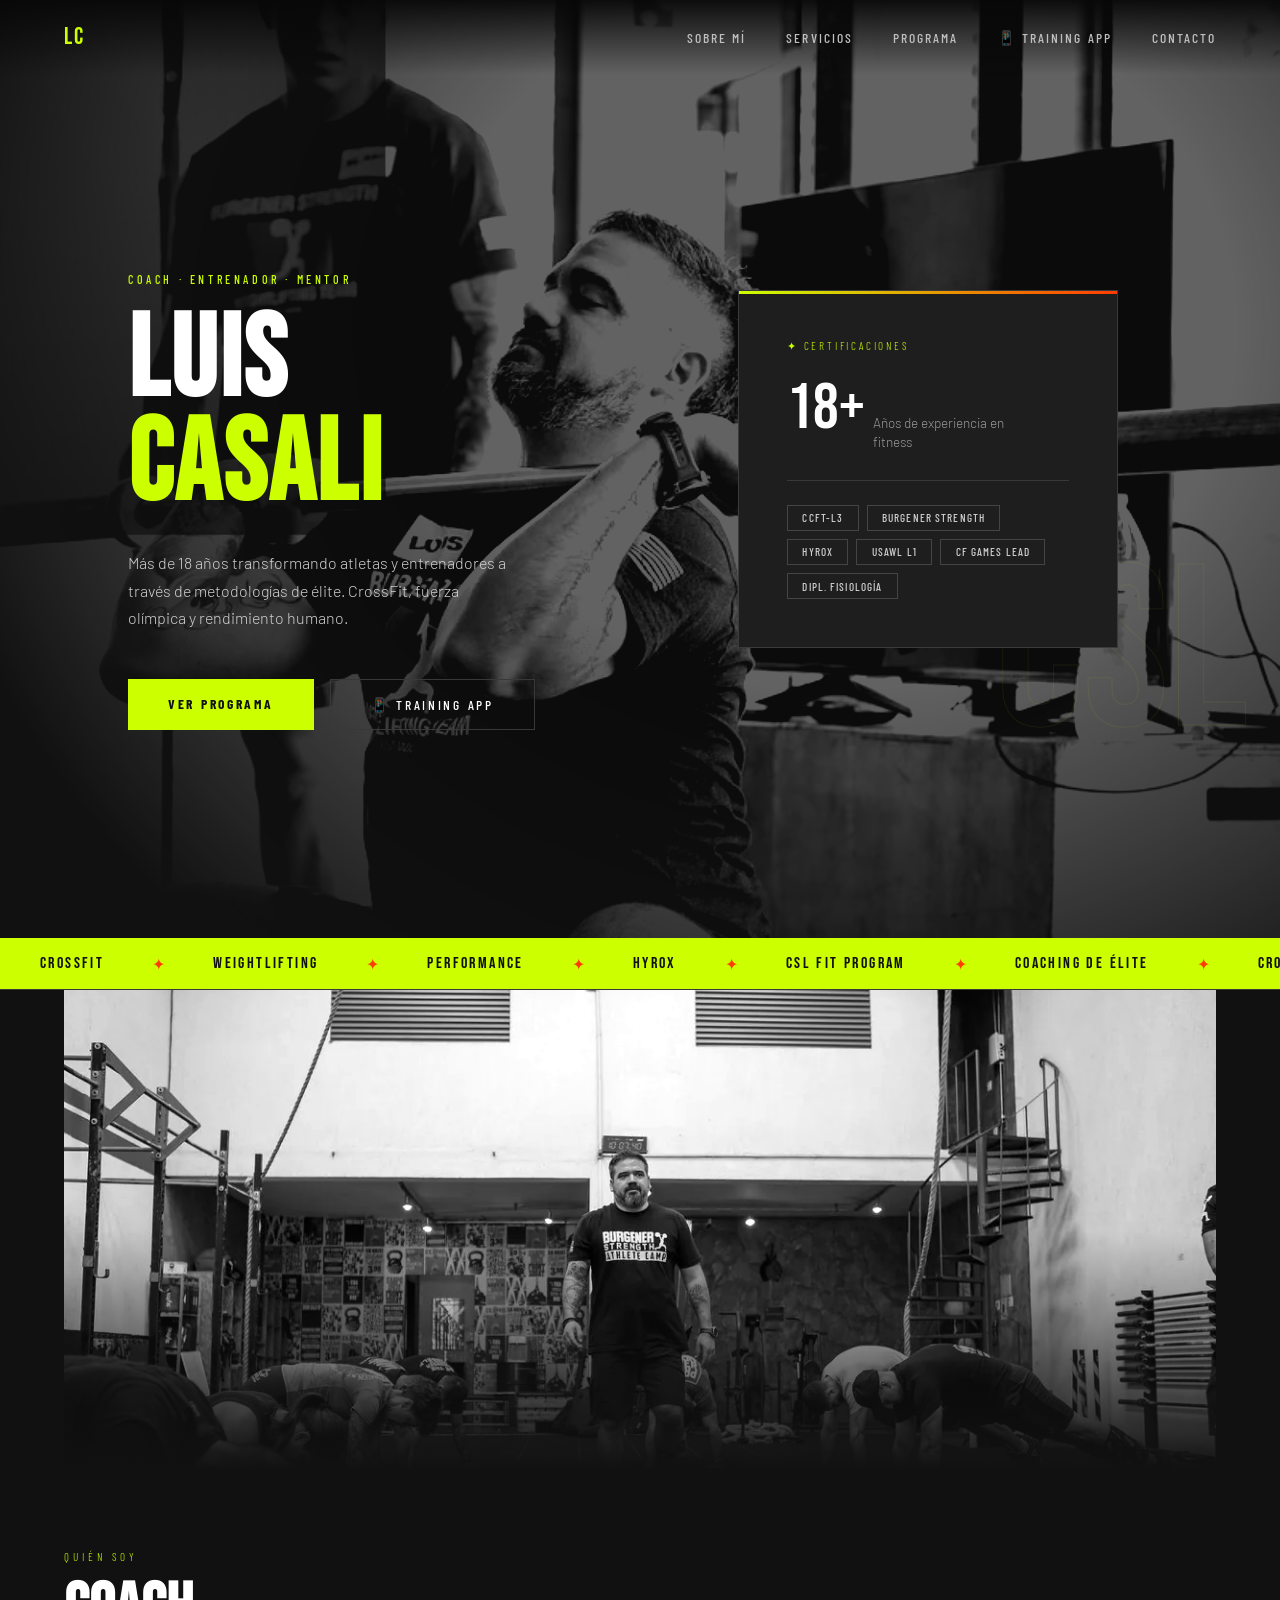
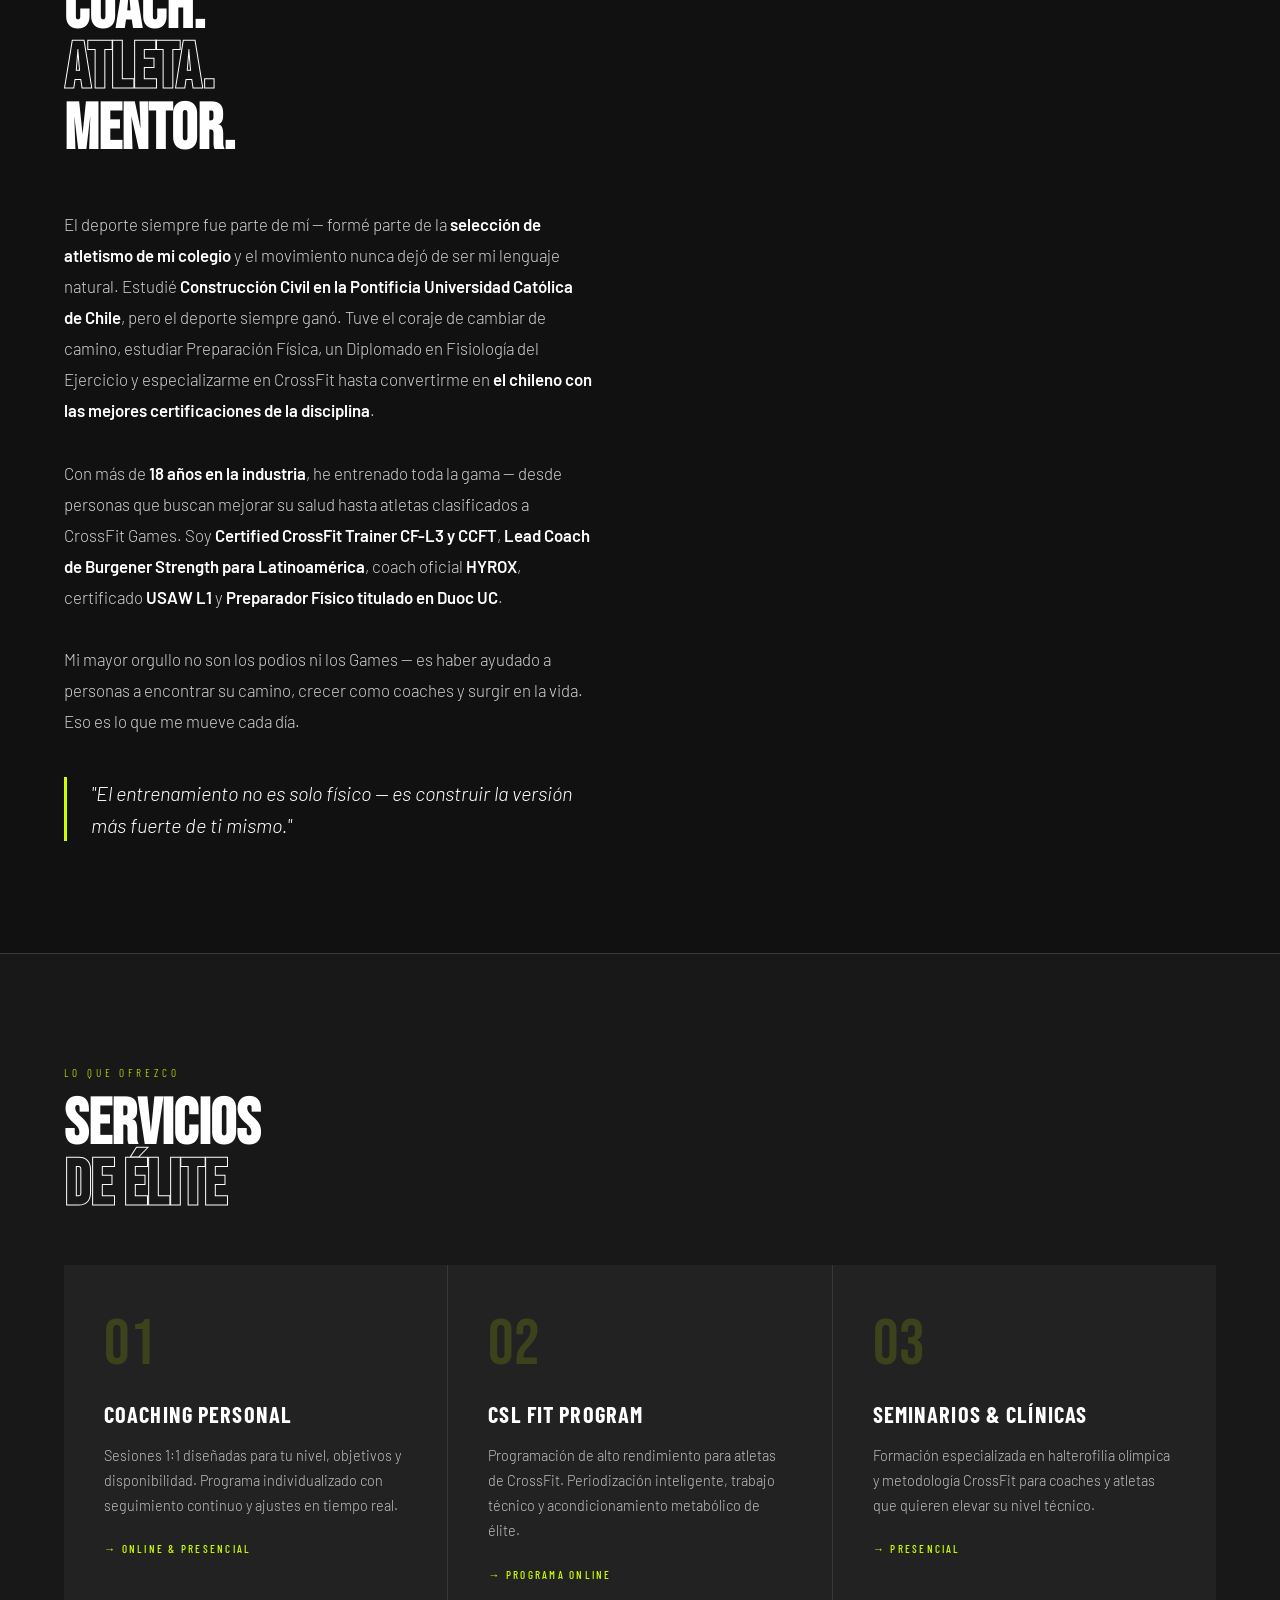
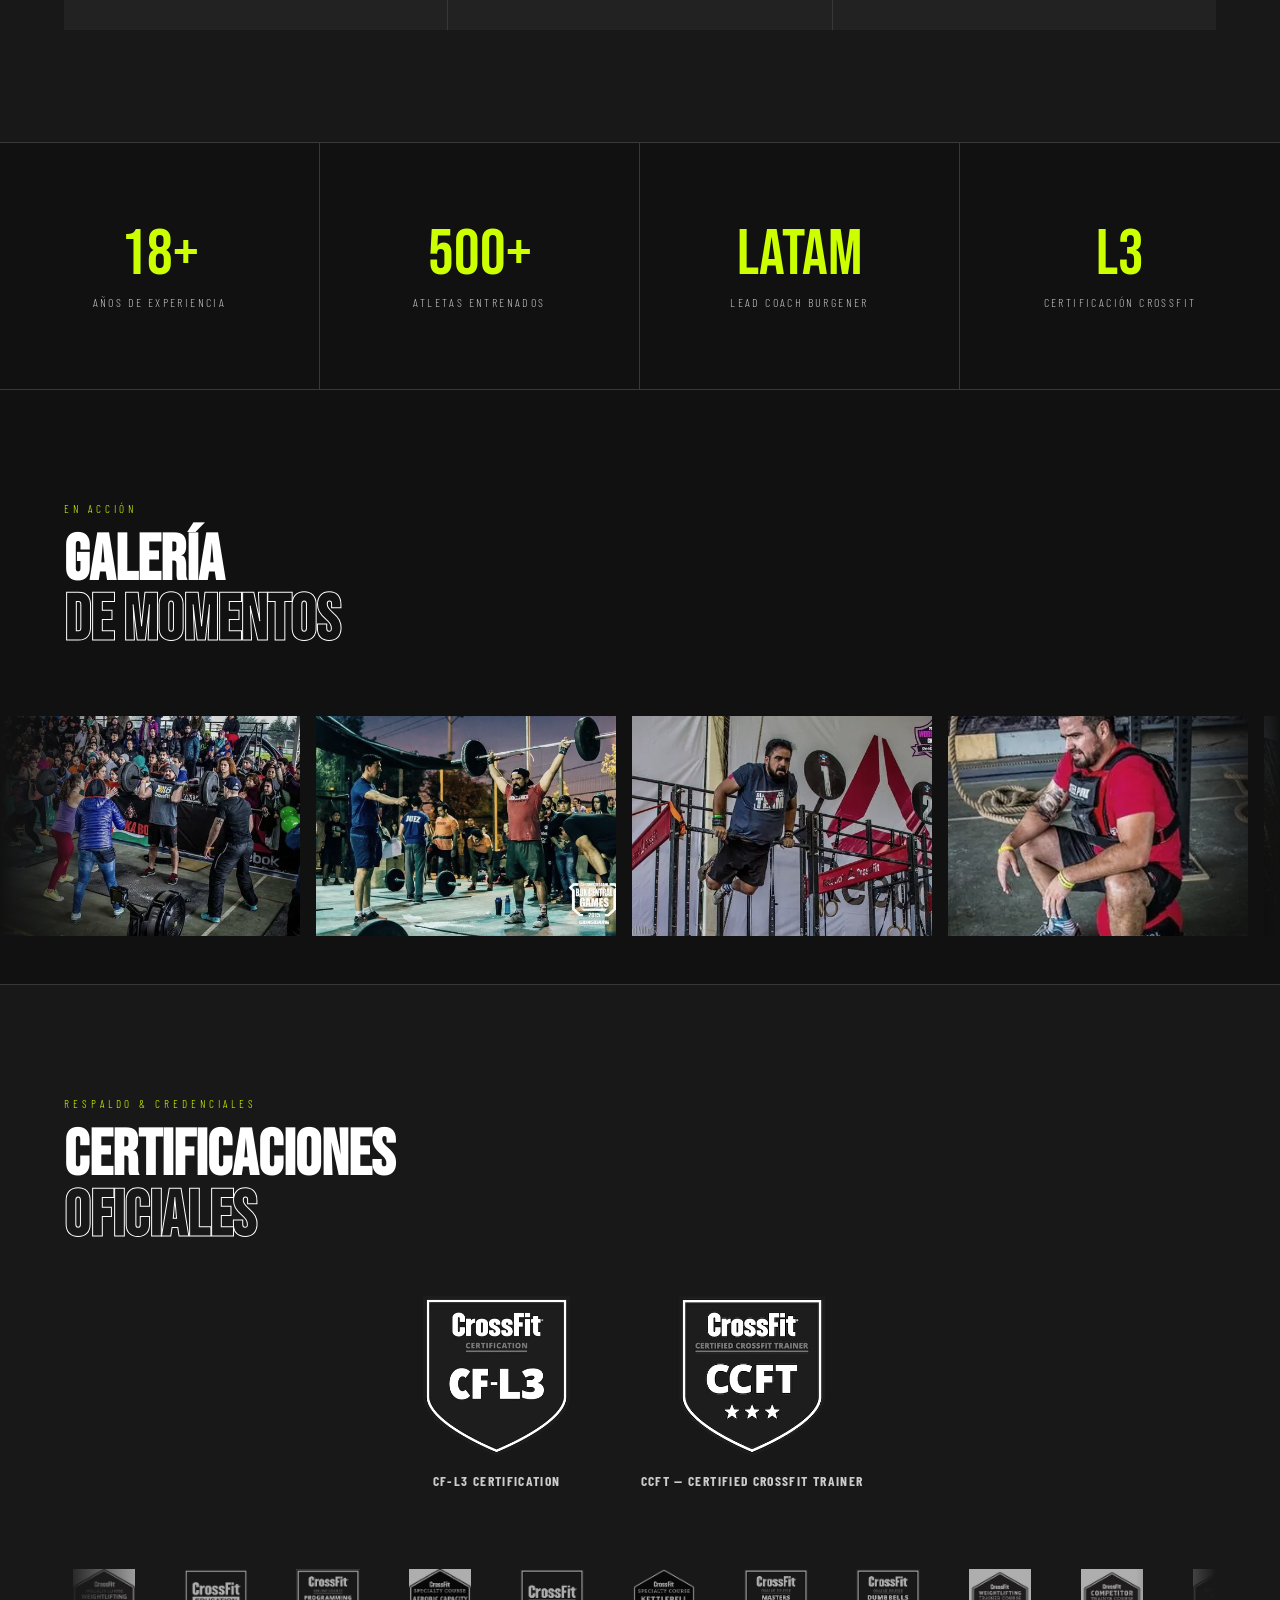
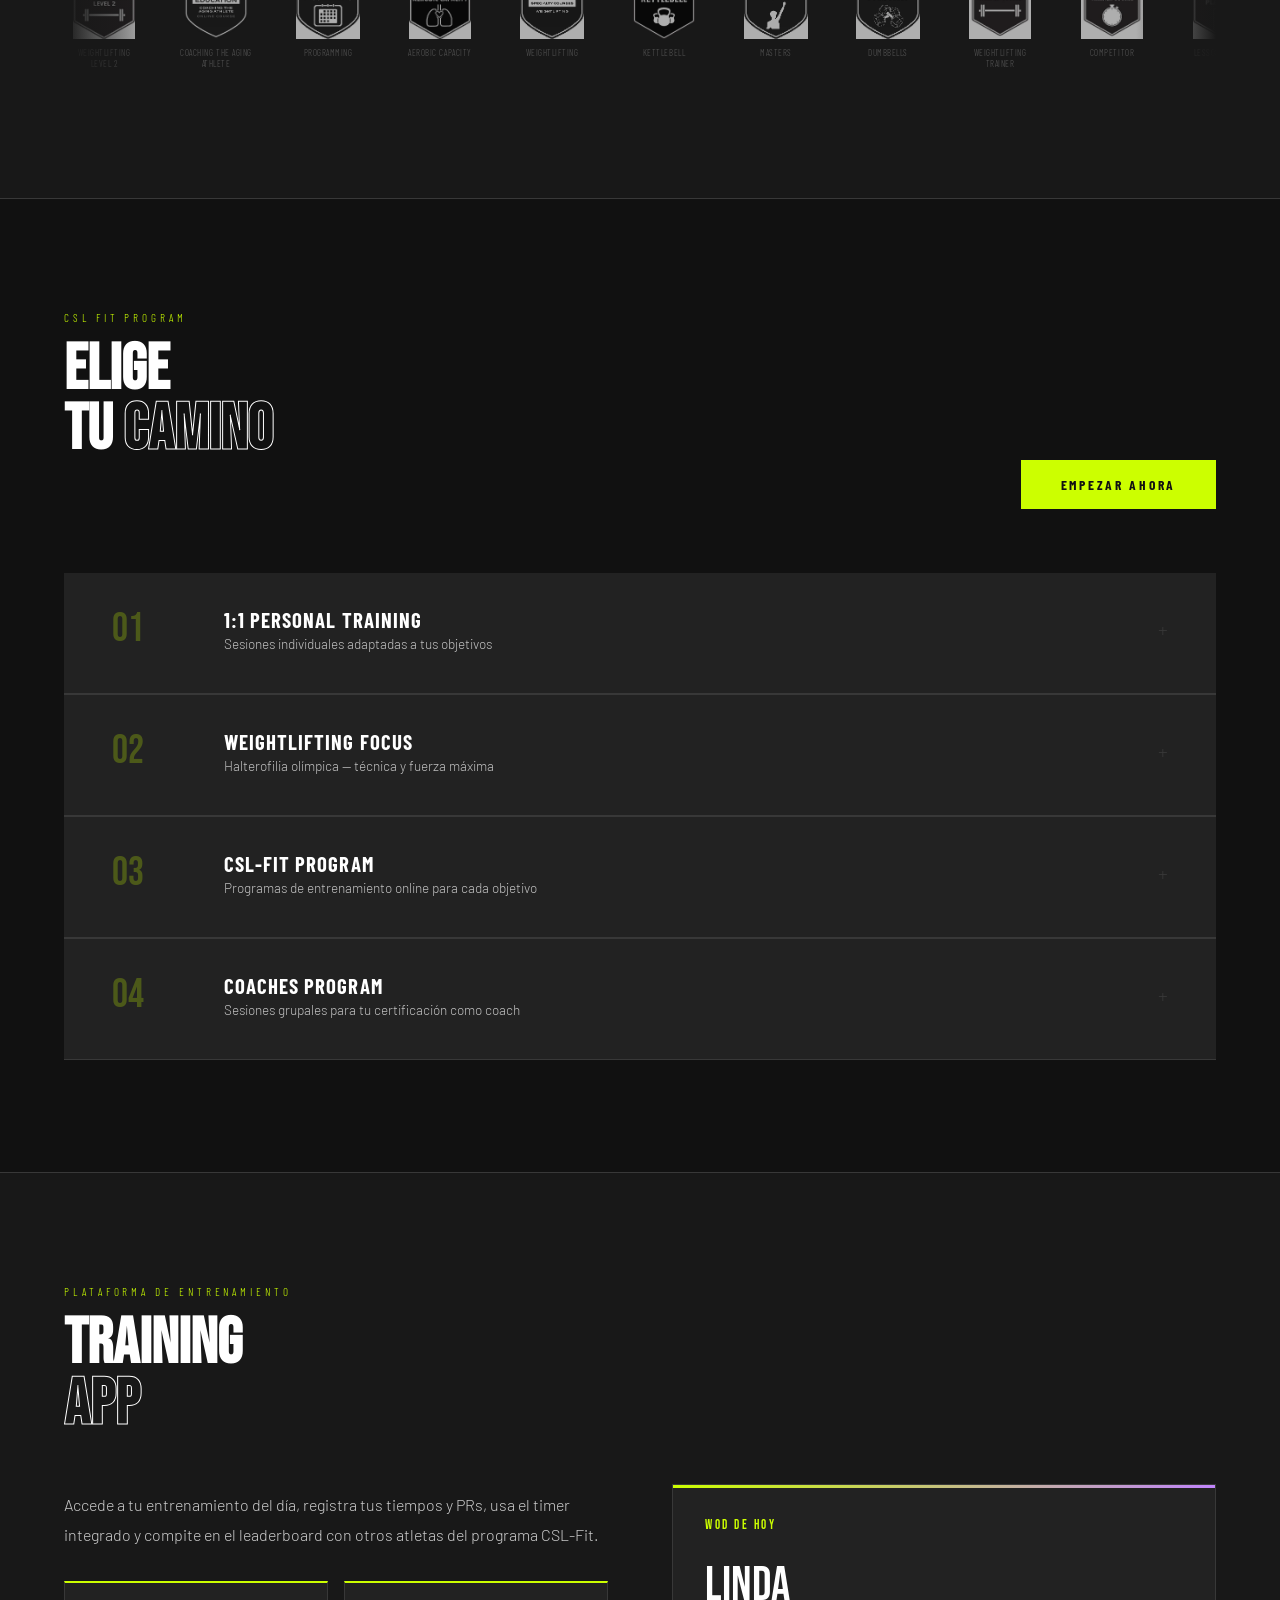
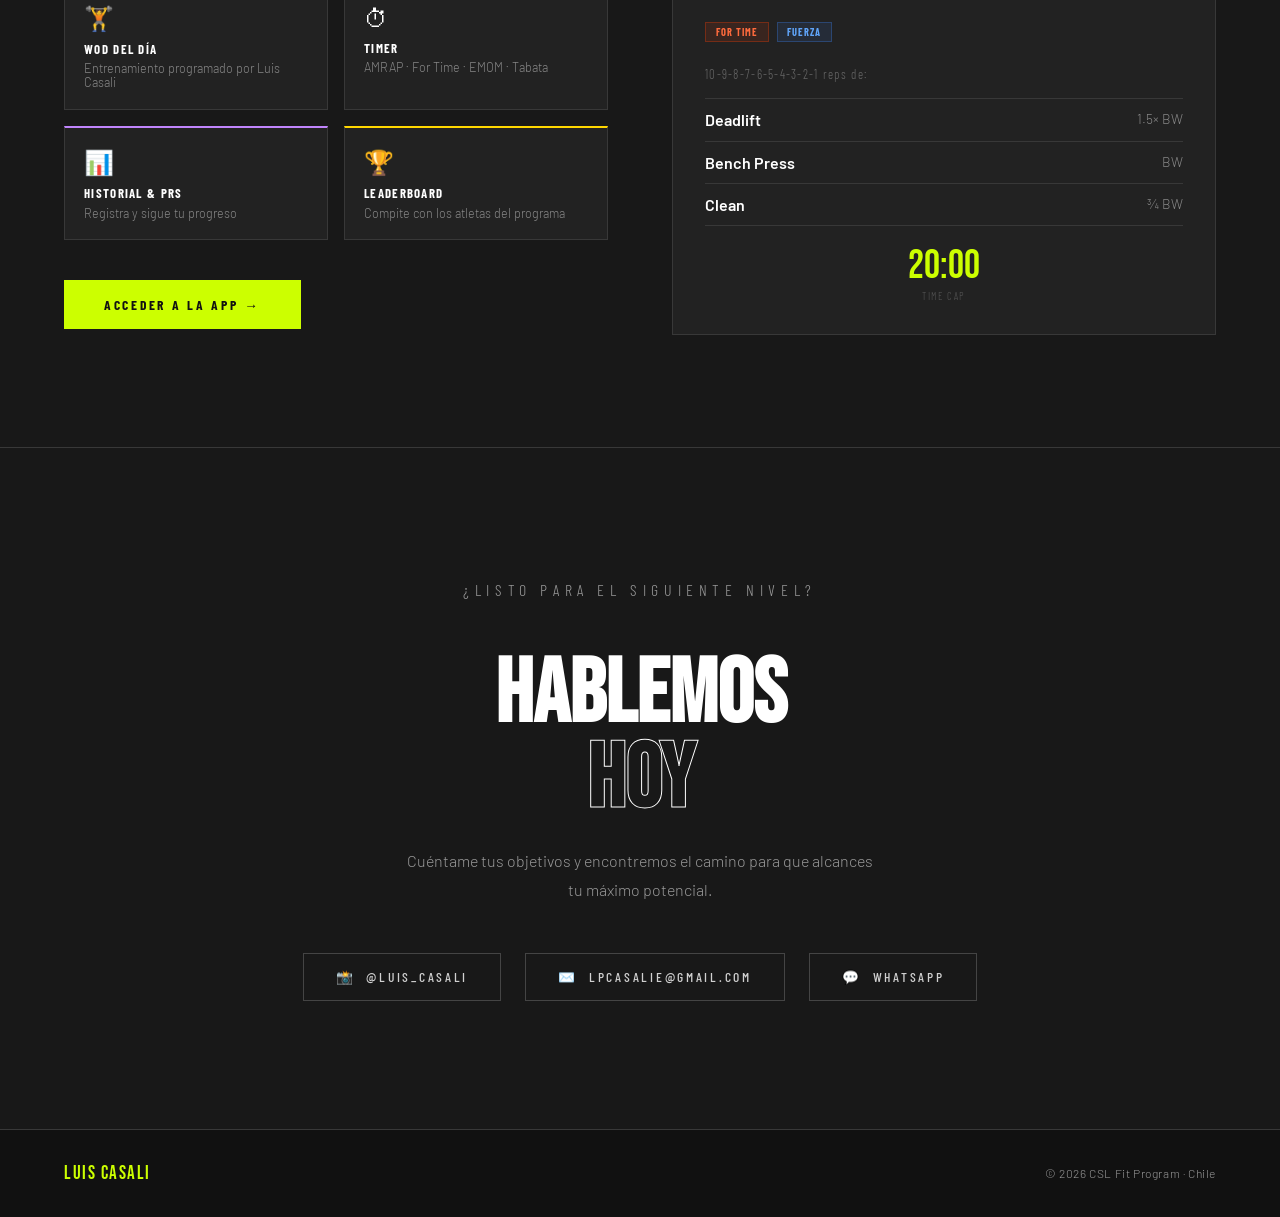
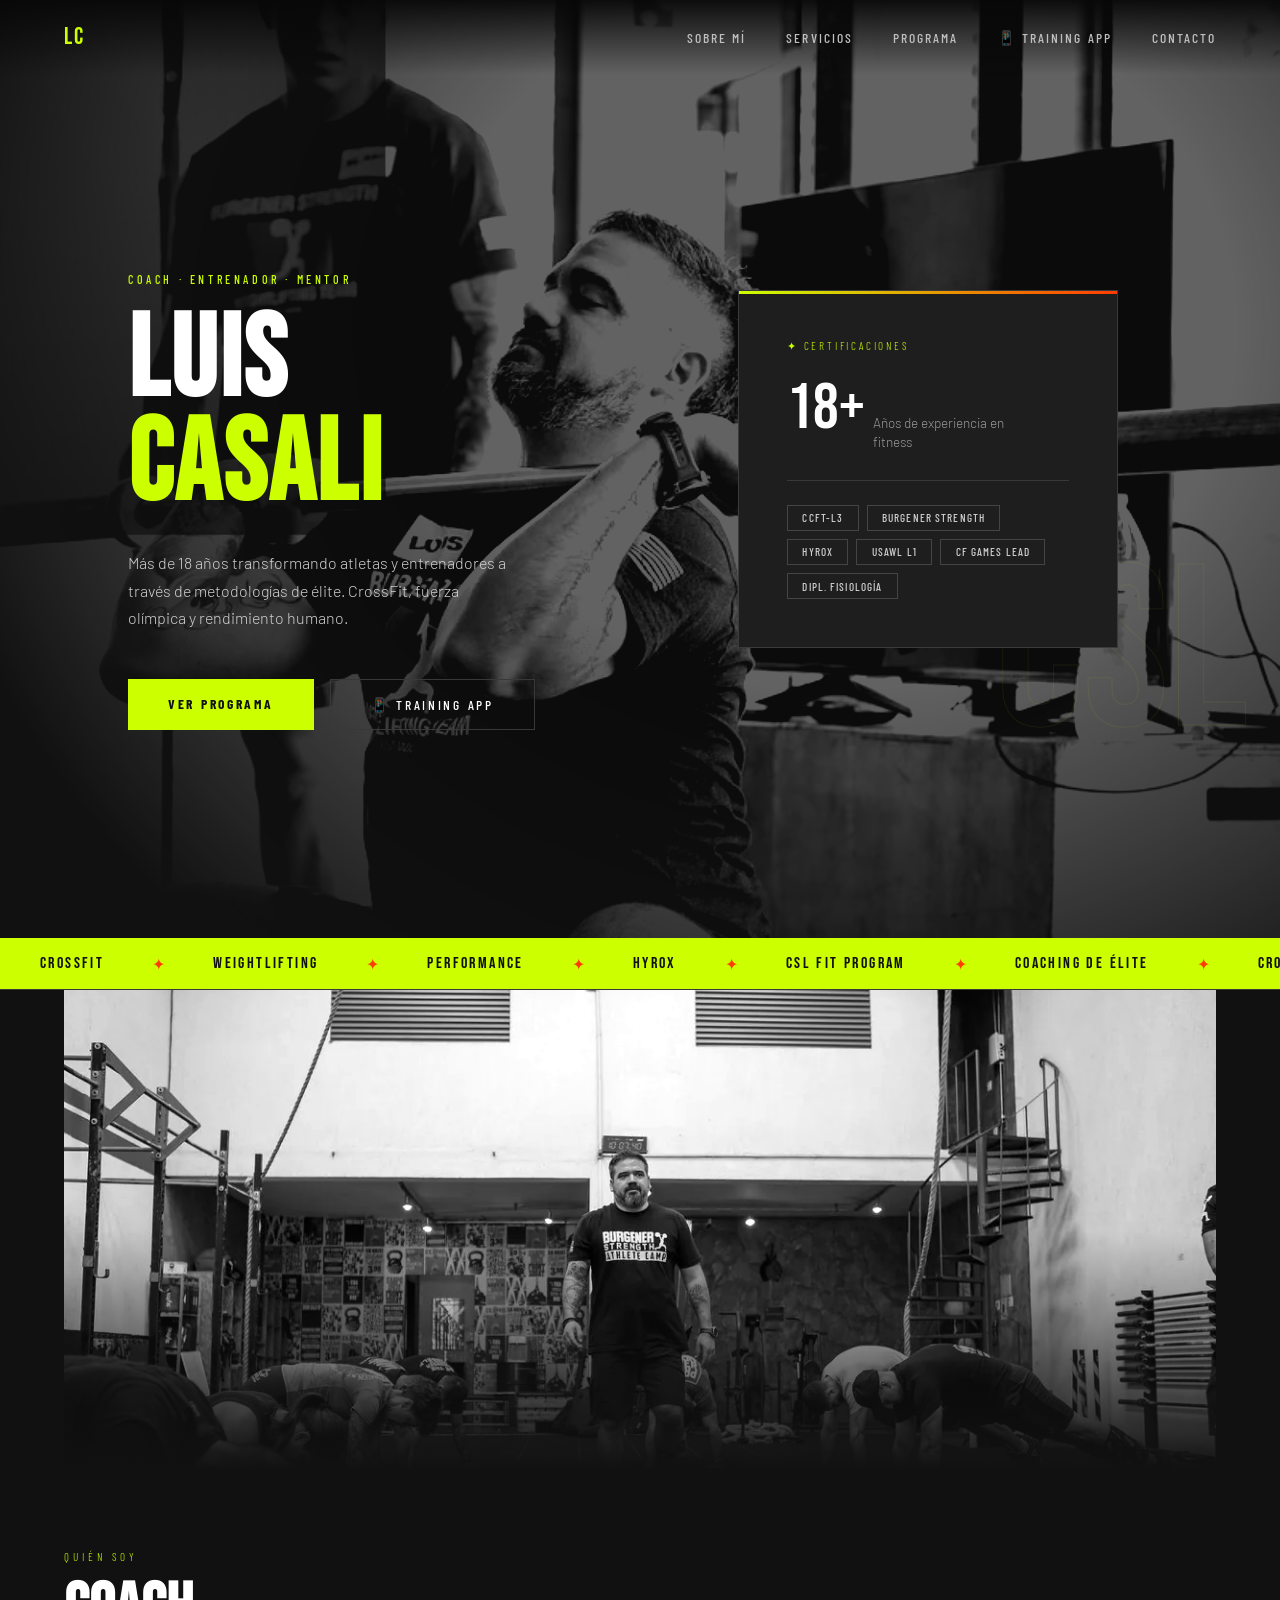
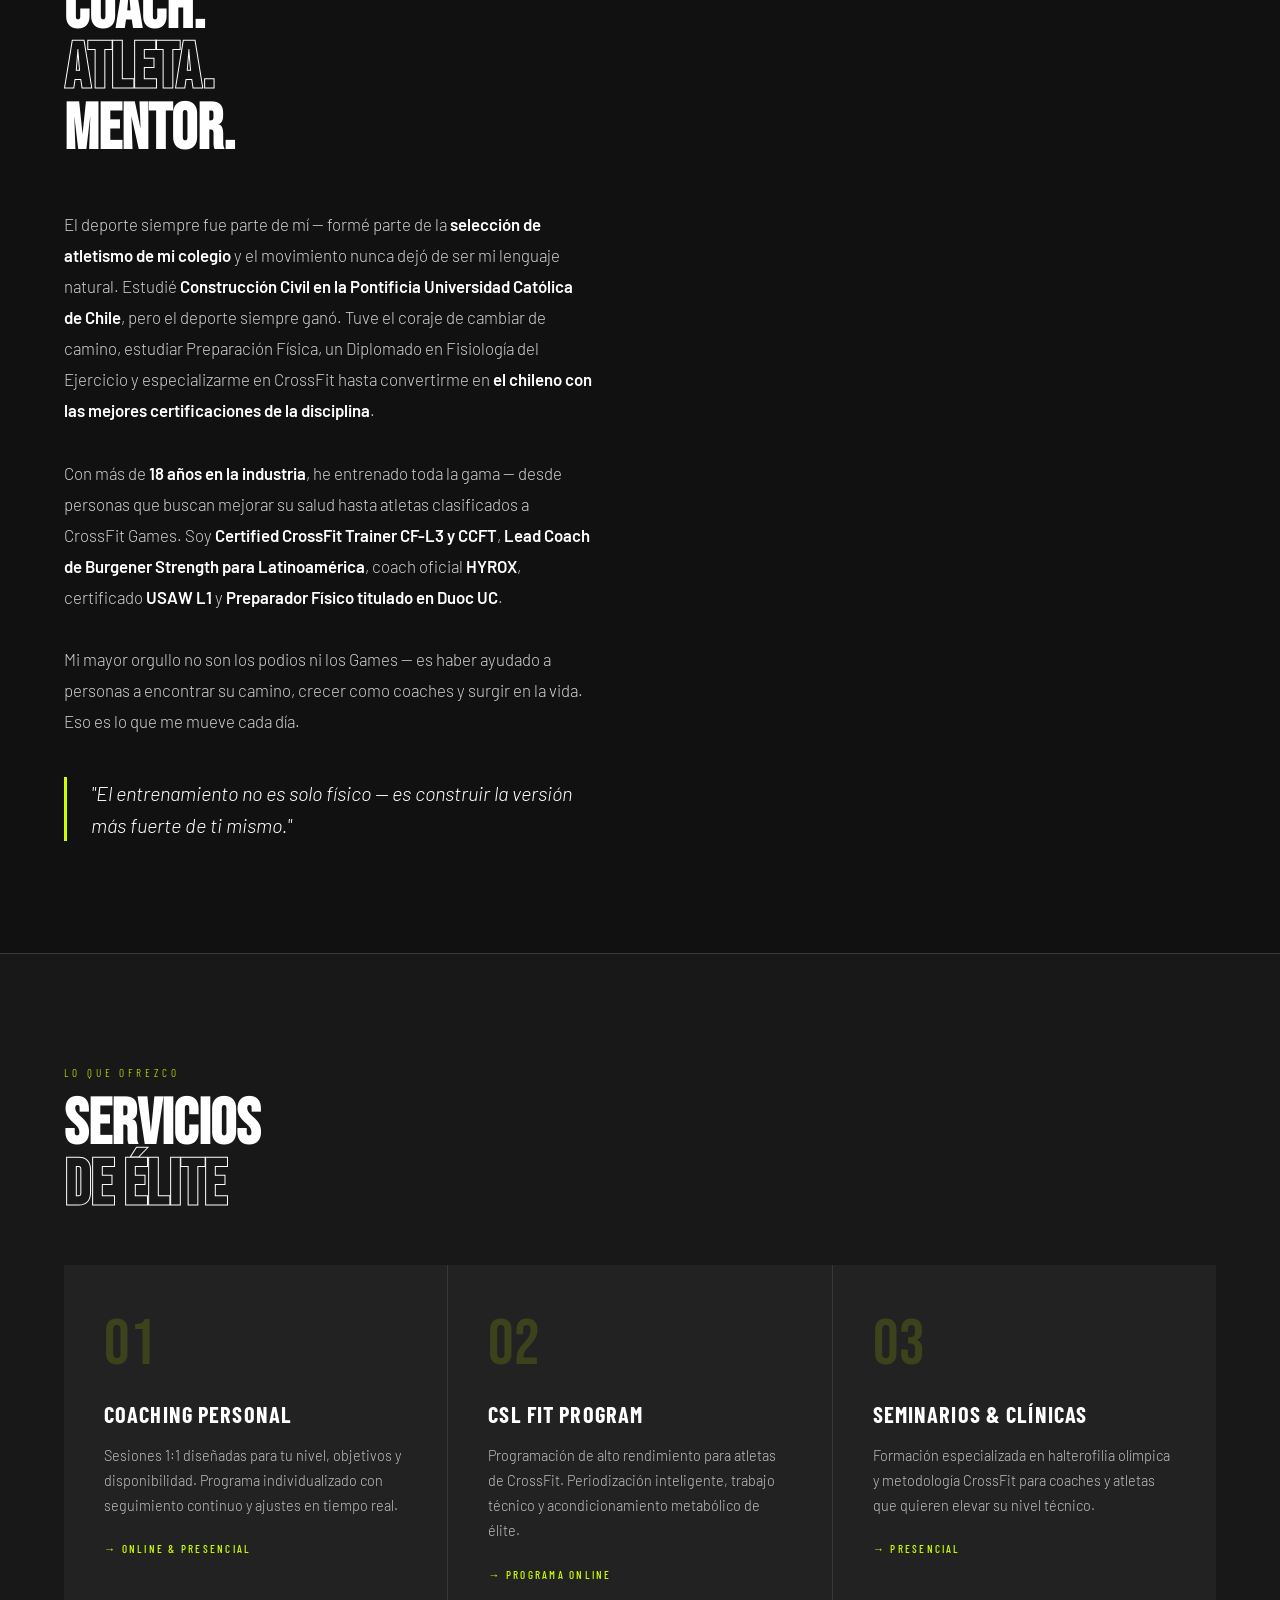
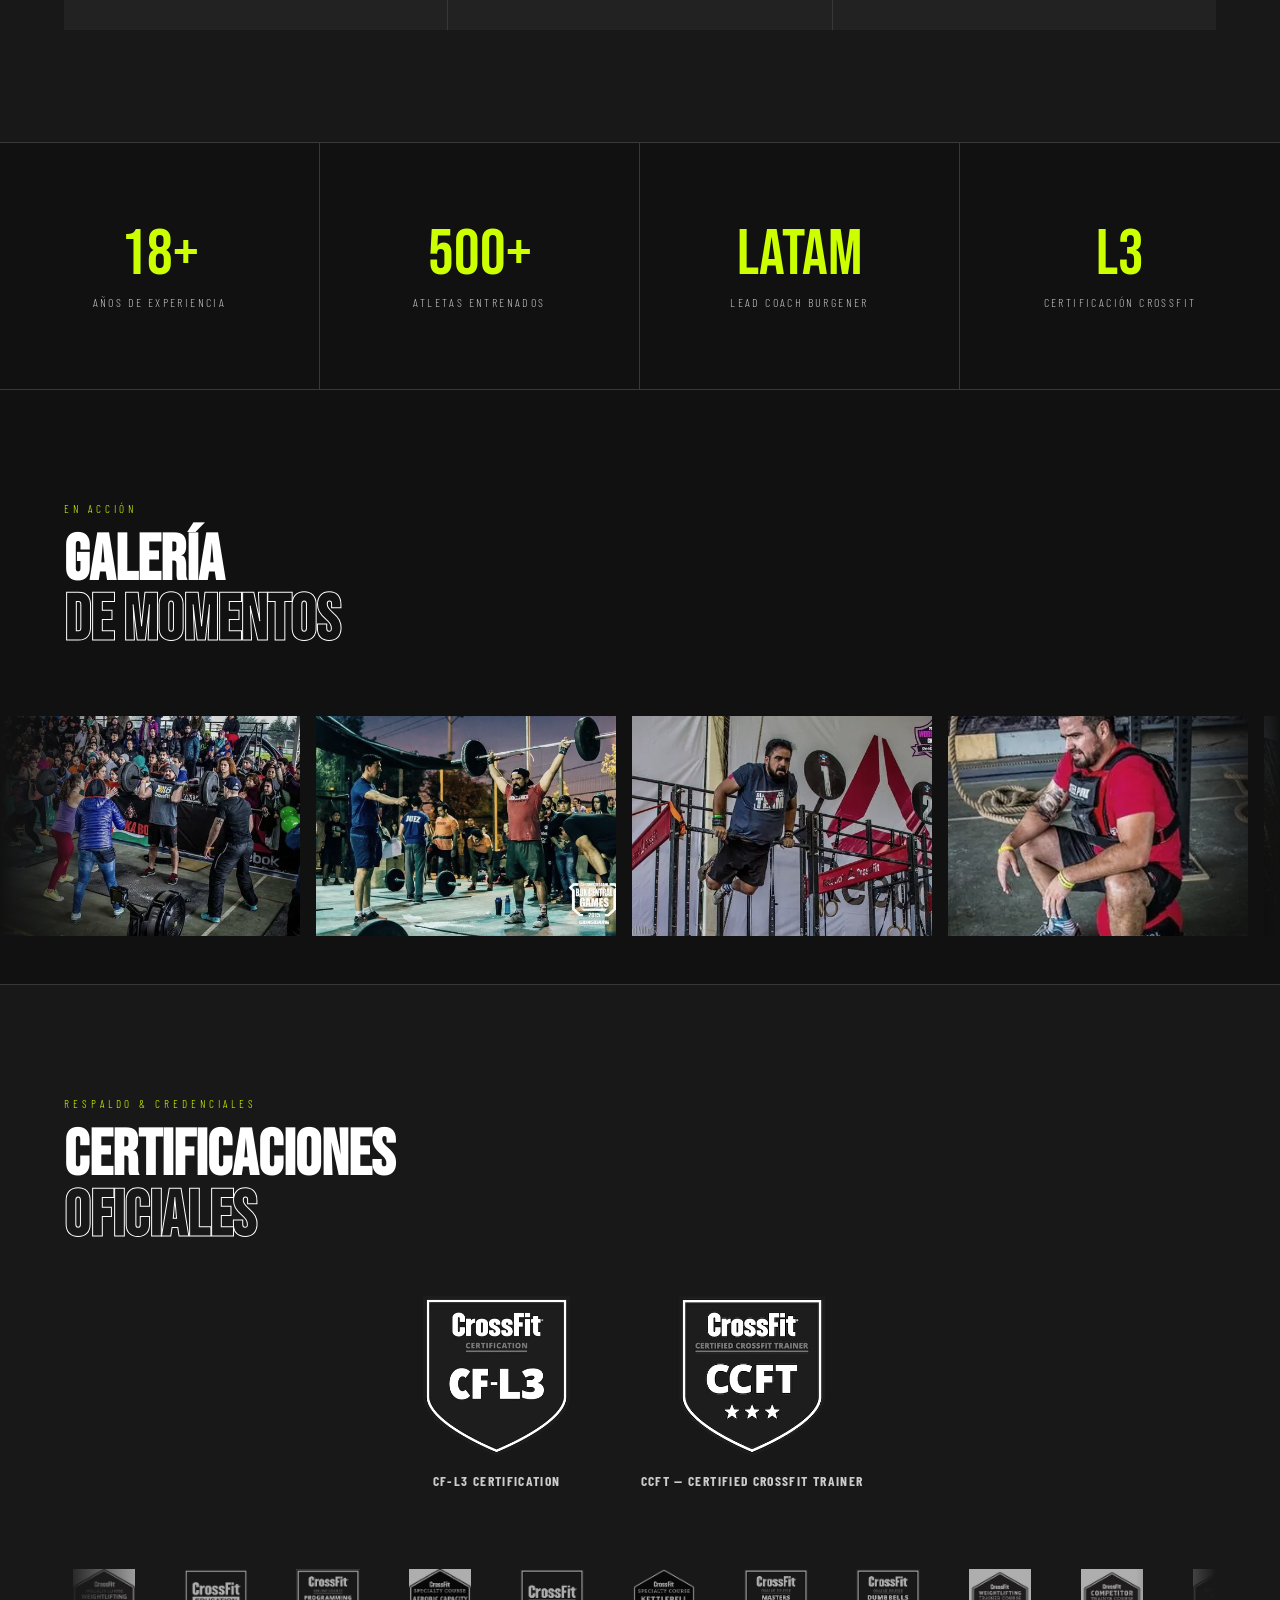
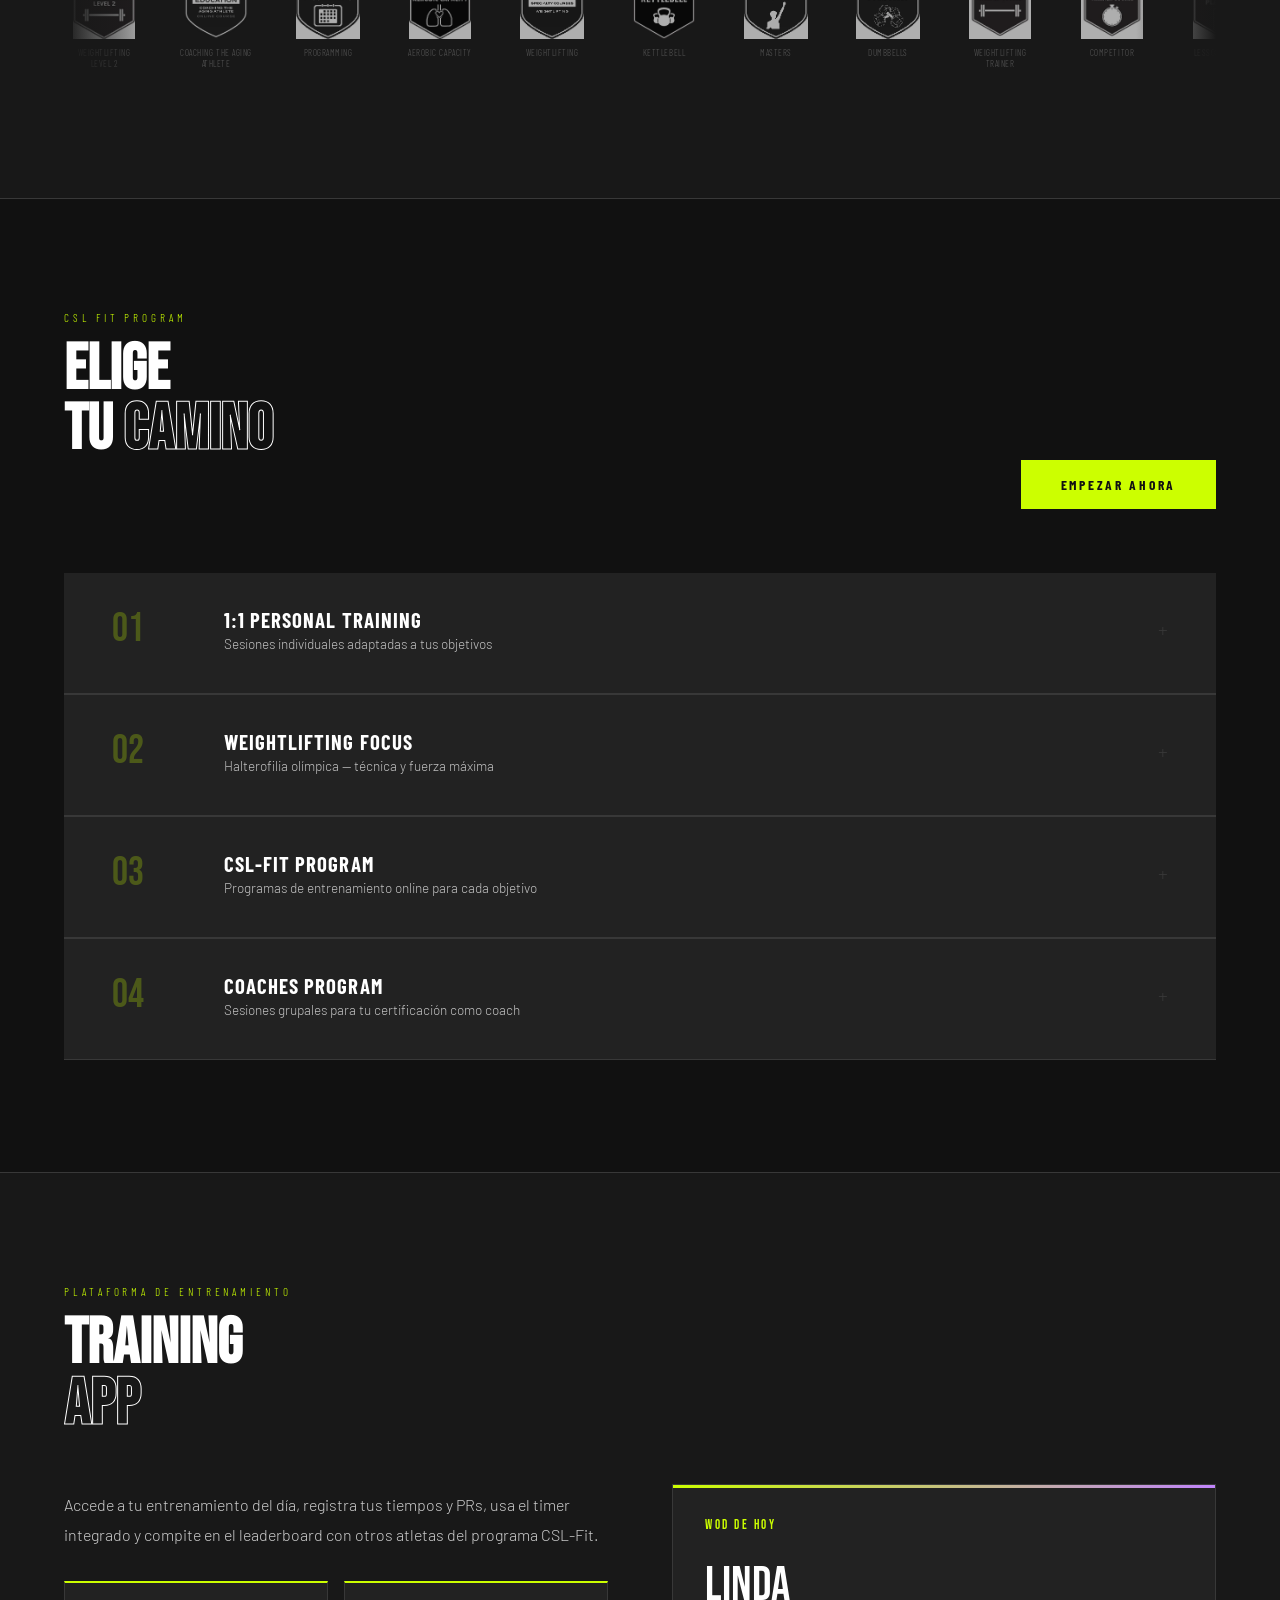
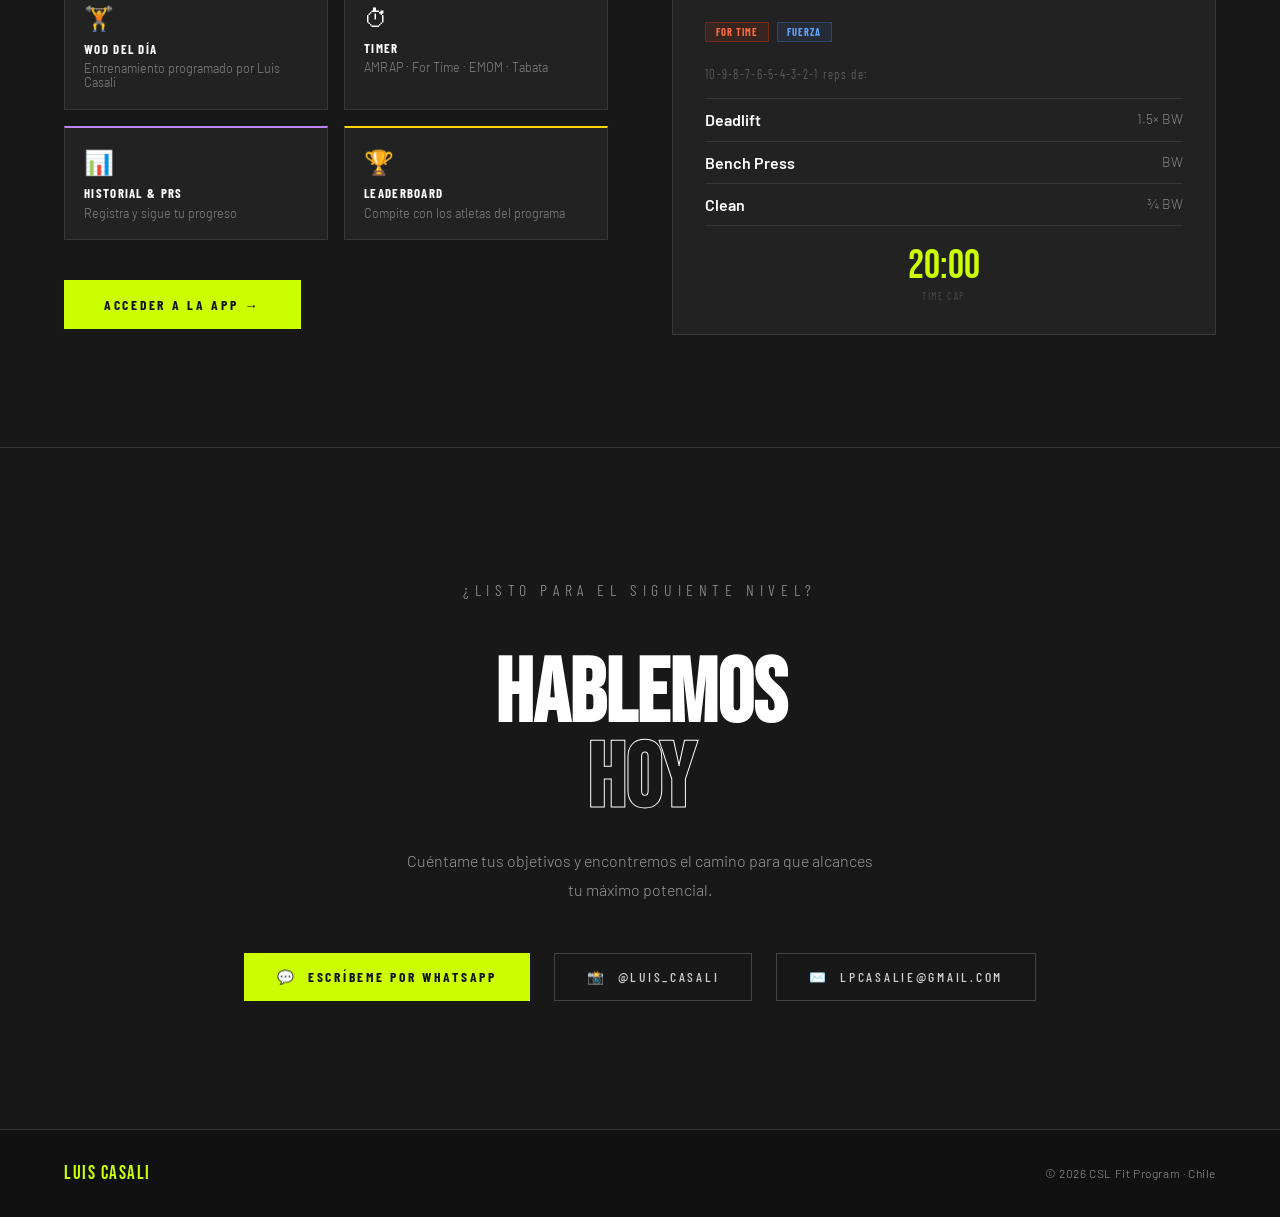
